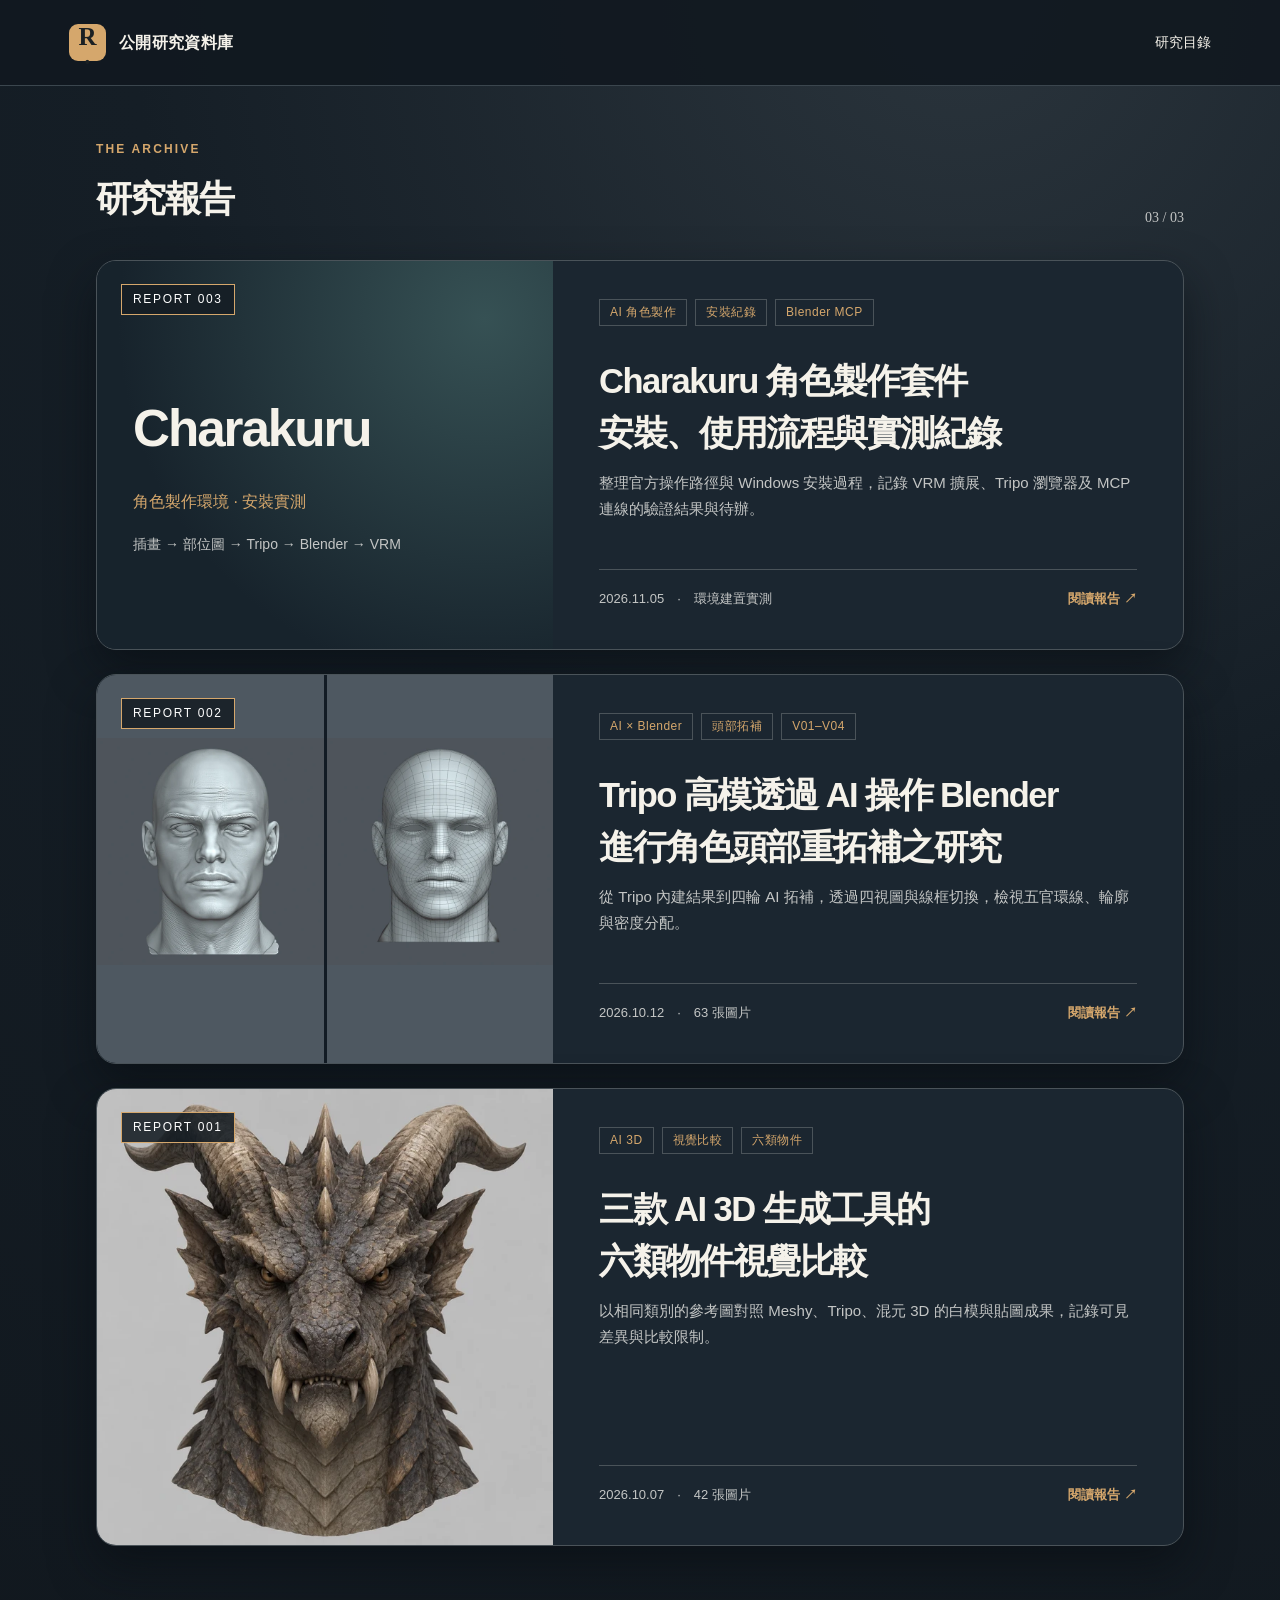
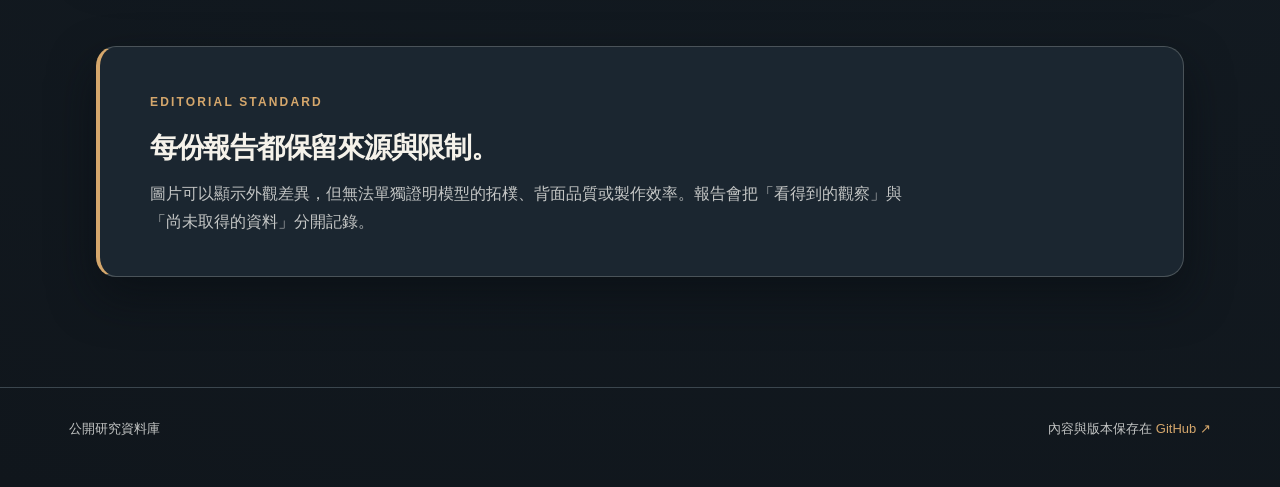
==== index.html @ 0d38317a "Add Charakuru installation and workflow research report" ====
<!doctype html>
<html lang="zh-Hant">
<head>
  <meta charset="utf-8">
  <meta name="viewport" content="width=device-width, initial-scale=1">
  <meta name="theme-color" content="#111820">
  <meta name="description" content="公開研究資料庫：保存研究問題、可查證的證據與持續更新的報告。">
  <title>公開研究資料庫</title>
  <link rel="icon" type="image/svg+xml" href="data:image/svg+xml,%3Csvg xmlns='http://www.w3.org/2000/svg' viewBox='0 0 64 64'%3E%3Crect width='64' height='64' rx='13' fill='%231b2630'/%3E%3Cpath d='M16 17h15q6 0 6 7v23H22q-6 0-6-7zm32 0H33q-6 0-6 7v23h15q6 0 6-7z' fill='none' stroke='%23d5a76c' stroke-width='3'/%3E%3C/svg%3E">
  <link rel="stylesheet" href="styles.css">
  <link rel="stylesheet" href="theme-b8.css">
  <link rel="stylesheet" href="topology-report.css">
  <link rel="stylesheet" href="charakuru-report.css">
</head>
<body class="b8-theme">
  <header class="site-header">
    <a class="brand" href="./" aria-label="公開研究資料庫首頁"><span class="brand-mark">R<span class="brand-dot">·</span></span><span>公開研究資料庫</span></a>
    <nav aria-label="主選單"><a class="nav-active" href="./">研究目錄</a></nav>
  </header>
  <main>
    <section class="listing" aria-labelledby="reports-title">
      <div class="section-heading"><div><span class="overline">THE ARCHIVE</span><h1 id="reports-title">研究報告</h1></div><span class="listing-count">03 / 03</span></div>
      <a class="report-card" href="reports/charakuru-installation-workflow.html">
        <div class="report-cover charakuru-cover"><span class="cover-index">REPORT 003</span><strong>Charakuru</strong><span class="cover-subtitle">角色製作環境 · 安裝實測</span><span class="cover-flow">插畫 → 部位圖 → Tripo → Blender → VRM</span></div>
        <div class="report-card-body"><div class="tag-row"><span class="tag">AI 角色製作</span><span class="tag">安裝紀錄</span><span class="tag">Blender MCP</span></div><h3>Charakuru 角色製作套件<br>安裝、使用流程與實測紀錄</h3><p>整理官方操作路徑與 Windows 安裝過程，記錄 VRM 擴展、Tripo 瀏覽器及 MCP 連線的驗證結果與待辦。</p><div class="card-footer"><span>2026.11.05　·　環境建置實測</span><span class="read-link">閱讀報告 ↗</span></div></div>
      </a>
      <a class="report-card" href="reports/tripo-blender-retopology.html">
        <div class="report-cover topology-cover"><img decoding="async" src="assets/head-retopology/previews/high_front_solid.webp" alt="Tripo 原始高模"><img decoding="async" src="assets/head-retopology/previews/v04_front_wire.webp" alt="V04 最終版頭部佈線"><span class="cover-index">REPORT 002</span></div>
        <div class="report-card-body"><div class="tag-row"><span class="tag">AI × Blender</span><span class="tag">頭部拓補</span><span class="tag">V01–V04</span></div><h3>Tripo 高模透過 AI 操作 Blender<br>進行角色頭部重拓補之研究</h3><p>從 Tripo 內建結果到四輪 AI 拓補，透過四視圖與線框切換，檢視五官環線、輪廓與密度分配。</p><div class="card-footer"><span>2026.10.12　·　63 張圖片</span><span class="read-link">閱讀報告 <span aria-hidden="true">↗</span></span></div></div>
      </a>
      <a class="report-card" href="reports/3d-generation-comparison.html">
        <div class="report-cover"><img decoding="async" src="assets/3d-comparison/previews/monster-reference.webp" alt="角獸頭像的研究參考圖"><span class="cover-index">REPORT 001</span></div>
        <div class="report-card-body"><div class="tag-row"><span class="tag">AI 3D</span><span class="tag">視覺比較</span><span class="tag">六類物件</span></div><h3>三款 AI 3D 生成工具的<br>六類物件視覺比較</h3><p>以相同類別的參考圖對照 Meshy、Tripo、混元 3D 的白模與貼圖成果，記錄可見差異與比較限制。</p><div class="card-footer"><span>2026.10.07　·　42 張圖片</span><span class="read-link">閱讀報告 <span aria-hidden="true">↗</span></span></div></div>
      </a>
    </section>
    <section class="method-note" aria-labelledby="method-title"><span class="overline">EDITORIAL STANDARD</span><h2 id="method-title">每份報告都保留來源與限制。</h2><p>圖片可以顯示外觀差異，但無法單獨證明模型的拓樸、背面品質或製作效率。報告會把「看得到的觀察」與「尚未取得的資料」分開記錄。</p></section>
  </main>
  <footer class="site-footer"><span>公開研究資料庫</span><span>內容與版本保存在 <a href="https://github.com/pastfantast-glitch/open-research-library">GitHub ↗</a></span></footer>
</body>
</html>
---- styles.css ----
:root{color-scheme:light;--paper:#f7f4ed;--ink:#19352f;--muted:#61716b;--line:#d6ddd5;--gold:#bd8d47;--dark:#203c36;--surface:#fffefa}*{box-sizing:border-box}html{scroll-behavior:smooth}body{margin:0;background:var(--paper);color:var(--ink);font-family:Arial,"Noto Sans TC","Microsoft JhengHei",sans-serif;font-size:16px;line-height:1.75}a{color:inherit}a:focus-visible,button:focus-visible{outline:3px solid var(--gold);outline-offset:3px}img{display:block;max-width:100%}.site-header{height:86px;padding:0 max(5.4vw,22px);display:flex;align-items:center;justify-content:space-between;border-bottom:1px solid var(--line)}.brand{text-decoration:none;font-weight:700;display:flex;align-items:center;gap:13px;letter-spacing:.02em}.brand-mark{height:37px;width:37px;background:var(--ink);color:var(--paper);display:grid;place-items:center;border-radius:2px;font-family:Georgia,serif;font-size:25px;line-height:1}.brand-dot{color:#e5b461}.site-header nav{display:flex;gap:34px;align-items:center}.site-header nav a{text-decoration:none;color:#576b62;font-size:14px}.site-header nav a:hover,.site-header nav .nav-active{color:var(--ink)}main{max-width:1600px;margin:auto}.catalog-intro{padding:110px max(7.5vw,24px) 65px;min-height:570px;background:radial-gradient(circle at 88% 20%,#e4e7db 0,#f7f4ed 34%)}.eyebrow,.overline,.section-num{font-size:12px;font-weight:700;letter-spacing:.18em;color:#9a7542}.eyebrow{display:flex;align-items:center;gap:12px}.eyebrow-line{display:inline-block;height:1px;width:24px;background:var(--gold)}h1,h2,h3,p{margin-top:0}.catalog-intro h1,.report-heading h1{font-family:Georgia,"Noto Serif TC","PMingLiU",serif;font-weight:500;letter-spacing:-.055em;line-height:1.17}.catalog-intro h1{font-size:clamp(55px,7.2vw,112px);margin:25px 0 23px}.catalog-intro h1 em,.report-heading h1 em{font-style:normal;color:#a67d42}.catalog-intro>p{max-width:580px;font-size:18px;color:#53665d;line-height:1.9}.catalog-meta{display:flex;gap:42px;flex-wrap:wrap;margin-top:65px;padding-top:20px;border-top:1px solid var(--line);color:#66776e;font-size:14px}.catalog-meta strong{font-family:Georgia,serif;font-size:22px;font-weight:400;color:var(--ink);margin-right:8px}.listing{padding:70px max(7.5vw,24px) 100px}.section-heading{display:flex;justify-content:space-between;align-items:flex-end;margin-bottom:30px}.section-heading h2{font-family:Georgia,"Noto Serif TC",serif;font-size:36px;font-weight:500;margin:5px 0 0}.listing-count{font-family:Georgia,serif;color:#74877d;font-size:14px}.report-card{display:grid;grid-template-columns:42% 58%;min-height:390px;background:var(--surface);border:1px solid var(--line);text-decoration:none;transition:transform .2s,box-shadow .2s}.report-card:hover{transform:translateY(-3px);box-shadow:0 16px 40px #213b2c19}.report-cover{position:relative;background:#2e3734;overflow:hidden}.report-cover img{width:100%;height:100%;object-fit:cover;object-position:center 39%;opacity:.9;transition:transform .5s}.report-card:hover .report-cover img{transform:scale(1.04)}.cover-index{position:absolute;left:24px;top:23px;color:#fff;border:1px solid #ffffff80;padding:4px 11px;font-size:12px;letter-spacing:.14em}.report-card-body{padding:38px 46px;display:flex;flex-direction:column}.tag-row{display:flex;gap:8px;flex-wrap:wrap}.tag{border:1px solid #cbd7cd;color:#526a59;padding:2px 10px;font-size:12px;letter-spacing:.04em}.report-card h3{font-family:Georgia,"Noto Serif TC",serif;font-size:clamp(25px,2.7vw,38px);font-weight:500;line-height:1.5;margin:30px 0 10px}.report-card p{color:#63736b;max-width:540px;font-size:15px}.card-footer{border-top:1px solid var(--line);padding-top:18px;margin-top:auto;display:flex;justify-content:space-between;gap:10px;color:#76857c;font-size:13px}.read-link{font-weight:700;color:var(--ink)}.method-note{margin:0 max(7.5vw,24px) 110px;padding:40px 50px;background:#e9ece2;border-left:3px solid var(--gold)}.method-note h2{font-family:Georgia,"Noto Serif TC",serif;font-size:28px;font-weight:500;margin:8px 0}.method-note p{max-width:760px;color:#617168;margin-bottom:0}.site-footer{min-height:100px;border-top:1px solid var(--line);padding:30px max(5.4vw,22px);display:flex;justify-content:space-between;gap:20px;color:#6e8175;font-size:13px}.site-footer a{text-decoration:none;color:var(--ink)}
.report-page{padding:0 max(7.5vw,24px) 100px}.report-heading{padding:37px 0 55px;border-bottom:1px solid var(--line)}.back-link{font-size:14px;color:#62766b;text-decoration:none;display:inline-block;margin-bottom:62px}.back-link:hover{text-decoration:underline}.report-heading h1{font-size:clamp(42px,5vw,75px);margin:25px 0 22px}.report-deck{max-width:780px;font-size:18px;line-height:1.9;color:#566a60}.byline{display:flex;flex-wrap:wrap;gap:24px;margin-top:34px;font-size:13px;color:#718277}.report-layout{display:grid;grid-template-columns:175px minmax(0,1fr);gap:6vw;max-width:1250px;margin:auto}.report-aside{position:sticky;top:30px;align-self:start;padding-top:75px;display:flex;flex-direction:column;gap:14px}.report-aside .overline{margin-bottom:10px}.report-aside a{font-size:14px;text-decoration:none;color:#65796d}.report-aside a:hover{text-decoration:underline;color:var(--ink)}.report-body{min-width:0}.article-section{padding:72px 0;border-bottom:1px solid var(--line);scroll-margin-top:22px}.article-section h2{font-family:Georgia,"Noto Serif TC",serif;font-size:36px;font-weight:500;margin:10px 0 24px}.article-section>p,.article-section>ul{max-width:820px;color:#4e6259;line-height:1.95}.article-section a{color:#8d672e}.summary-grid{display:flex;max-width:760px;border-top:1px solid var(--line);border-bottom:1px solid var(--line);margin:37px 0;padding:24px 0}.summary-grid div{flex:1;display:flex;flex-direction:column;gap:2px;padding:0 18px;border-right:1px solid var(--line)}.summary-grid div:first-child{padding-left:0}.summary-grid div:last-child{border:0}.summary-grid strong{font-family:Georgia,serif;font-size:38px;font-weight:400;line-height:1.2}.summary-grid span{font-size:13px;color:#73847a}.mode-switch{display:inline-flex;padding:4px;background:#e6eae1;border:1px solid #d6ded1;margin:15px 0 34px;gap:3px}.mode-switch button{appearance:none;border:0;background:transparent;padding:9px 26px;font:inherit;font-size:14px;color:#5b7063;cursor:pointer}.mode-switch button.active{background:var(--dark);color:#fff}.case-study{padding:34px 0 56px;border-top:1px solid var(--line);scroll-margin-top:24px}.case-topline{display:flex;justify-content:space-between;color:#8a9a8d;font-size:12px;letter-spacing:.13em}.case-study h3{font-family:Georgia,"Noto Serif TC",serif;font-size:28px;font-weight:500;margin:6px 0 24px}.comparison-grid{display:grid;grid-template-columns:repeat(4,minmax(0,1fr));gap:10px}.comparison-grid figure{margin:0;min-width:0}.comparison-grid figcaption{font-size:13px;color:#5b7062;min-height:30px}.image-link{position:relative;display:block;background:#202824;height:205px;overflow:hidden}.image-link img{width:100%;height:100%;object-fit:contain}.reference-figure .image-link{background:#e5e7e3}.expand-hint{position:absolute;right:5px;bottom:5px;background:#19352fe0;color:#fff;padding:2px 7px;font-size:11px;opacity:0;transition:opacity .2s}.image-link:hover .expand-hint,.image-link:focus-visible .expand-hint{opacity:1}.case-observation{max-width:none!important;background:#edf0e8;padding:18px 23px;margin:19px 0 0;color:#4d6259;font-size:14px}.case-observation span{display:block;font-size:12px;color:#9c7745;font-weight:700;letter-spacing:.1em;margin-bottom:3px}.limits-list{padding-left:22px}.limits-list li{margin-bottom:8px}.source-note{background:#e9ede5;padding:18px 22px;font-size:14px;color:#4d6156;overflow-wrap:anywhere}.source-note code{font-size:13px}
@media(max-width:900px){.catalog-intro{min-height:auto;padding-top:75px}.report-layout{grid-template-columns:1fr}.report-aside{display:none}.comparison-grid{grid-template-columns:repeat(2,minmax(0,1fr))}.image-link{height:240px}.report-card{grid-template-columns:40% 60%}.report-card-body{padding:28px}}@media(max-width:600px){.site-header{height:auto;min-height:75px;padding:15px 20px;gap:12px}.brand{font-size:14px}.site-header nav{gap:14px}.site-header nav a{font-size:12px}.site-header nav a:last-child{max-width:76px;line-height:1.3}.catalog-intro{padding:68px 24px 40px}.catalog-intro h1{font-size:58px}.catalog-meta{margin-top:42px;gap:14px 25px}.listing{padding:60px 20px}.report-card{display:block}.report-cover{height:270px}.report-card-body{min-height:340px;padding:25px}.report-card h3{font-size:28px;margin:25px 0 8px}.card-footer{font-size:12px}.method-note{margin:0 20px 65px;padding:28px}.site-footer{padding:25px 20px;flex-direction:column}.report-page{padding:0 20px 70px}.back-link{margin-bottom:50px}.report-heading h1{font-size:42px}.report-deck{font-size:16px}.article-section{padding:56px 0}.article-section h2{font-size:31px}.comparison-grid{gap:8px}.image-link{height:170px}.case-study h3{font-size:25px}.case-observation{padding:15px}.summary-grid strong{font-size:32px}.summary-grid div{padding:0 10px}}
.report-layout{display:block;max-width:1100px}.image-link{appearance:none;border:0;width:100%;padding:0;cursor:zoom-in;text-align:left}.dialog-open{overflow:hidden}.image-dialog{width:min(1200px,calc(100vw - 32px));max-width:none;max-height:calc(100dvh - 32px);padding:0;border:0;background:#14241f;color:#fff;box-shadow:0 24px 80px #07130eb3}.image-dialog::backdrop{background:#07120fd9}.image-dialog-content{display:flex;flex-direction:column;align-items:center;padding:48px 18px 12px}.image-dialog-close{position:absolute;right:12px;top:8px;border:0;background:transparent;color:#fff;font:inherit;font-size:15px;cursor:pointer;padding:6px 10px}.image-dialog img{display:block;max-width:100%;max-height:calc(100dvh - 130px);width:auto;height:auto;object-fit:contain}.image-dialog p{margin:10px 0 0;font-size:14px;color:#e3e9e3;text-align:center}
.process-section{padding-top:60px}.process-section>p:first-of-type{font-size:18px;color:#52665c}.process-flow{list-style:none;display:grid;grid-template-columns:repeat(5,minmax(0,1fr));gap:14px;padding:0;margin:34px 0 20px}.process-flow li{position:relative;min-width:0;min-height:174px;padding:18px 16px;background:#fffefa;border:1px solid var(--line);border-top:3px solid var(--ink)}.process-flow li:not(:last-child)::after{content:'→';position:absolute;top:50%;right:-15px;transform:translateY(-50%);z-index:1;color:var(--gold);font-size:22px;line-height:1}.step-index{display:block;font-family:Georgia,serif;font-size:24px;line-height:1;color:var(--gold);margin-bottom:20px}.process-flow h3{font-size:16px;line-height:1.4;margin:0 0 8px}.process-flow p{font-size:14px;line-height:1.65;color:#64766d;margin:0}.process-total{display:inline-block!important;max-width:none!important;margin:6px 0 11px;padding:13px 18px;background:#e9ede4;color:var(--ink)!important;font-size:15px;line-height:1.7!important}.process-total strong{font-family:Georgia,serif;font-size:20px;font-weight:400}.process-caveat{font-size:14px;color:#728276!important}.image-dialog{width:min(760px,calc(100vw - 36px));max-height:min(78dvh,700px)}.image-dialog::backdrop{background:#07120f99}.image-dialog-content{padding:42px 15px 13px}.image-dialog img{max-height:min(60dvh,580px)}
@media(max-width:820px){.process-flow{grid-template-columns:1fr;gap:10px}.process-flow li{display:grid;grid-template-columns:40px 1fr;column-gap:12px;min-height:0;padding:15px}.process-flow li:not(:last-child)::after{display:none}.step-index{grid-row:span 2;margin:2px 0 0}.process-flow h3{margin:0 0 3px}.process-flow p br{display:none}.process-total{display:block!important}}
.criteria-grid{display:grid;grid-template-columns:repeat(3,minmax(0,1fr));gap:16px;margin:24px 0 22px}.criteria-grid>div{padding:22px 20px;background:#e9ede4;border-left:2px solid var(--gold)}.criteria-grid span{font-family:Georgia,serif;color:#a77e43;font-size:21px}.criteria-grid h3{font-size:18px;margin:12px 0 8px}.criteria-grid p{font-size:15px;line-height:1.75;color:#5d7065;margin:0}@media(min-width:901px){.report-heading{padding:24px 0 35px}.back-link{margin-bottom:32px}.report-heading h1{font-size:clamp(42px,4.1vw,60px);margin:18px 0 14px}.report-deck{font-size:17px;max-width:900px}.byline{margin-top:20px}.process-section{padding-top:35px}.process-section h2{margin-bottom:12px}.process-flow{margin-top:20px}}@media(max-width:700px){.criteria-grid{grid-template-columns:1fr;gap:10px}.criteria-grid>div{padding:16px 18px}.criteria-grid h3{margin:2px 0}.criteria-grid p{font-size:14px}}
---- theme-b8.css ----
.b8-theme {
  color-scheme: dark;
  --b8-bg: #111820;
  --b8-panel: #1b2630;
  --b8-panel-raised: #263440;
  --b8-inset: #121b24;
  --b8-border: #4a5359;
  --b8-accent: #d5a76c;
  --b8-text: #f5f2ea;
  --b8-muted: #c4c6c5;
  --b8-soft: #a5acb0;
  background: radial-gradient(circle at 75% 0, #2a343c 0, #151e26 36%, #10161c 100%);
  color: var(--b8-text);
  font-family: Arial, "Noto Sans TC", "Microsoft JhengHei", sans-serif;
}

.b8-theme a:focus-visible,
.b8-theme button:focus-visible,
.b8-theme .score-table-scroll:focus-visible {
  outline: 3px solid var(--b8-accent);
  outline-offset: 3px;
}

.b8-theme .site-header {
  border-bottom: 1px solid #3b464e;
  background: #111820eb;
}

.b8-theme .brand,
.b8-theme .site-header nav a,
.b8-theme .site-header nav .nav-active {
  color: var(--b8-text);
}

.b8-theme .site-header nav a:hover,
.b8-theme .site-footer a:hover,
.b8-theme .back-link:hover {
  color: var(--b8-accent);
}

.b8-theme .brand-mark {
  border-radius: 9px;
  background: var(--b8-accent);
  color: #1b2023;
}

.b8-theme .brand-dot { color: #1b2023; }
.b8-theme .eyebrow,
.b8-theme .overline,
.b8-theme .section-num { color: var(--b8-accent); }
.b8-theme .eyebrow-line { background: var(--b8-accent); }

.b8-theme .report-heading h1,
.b8-theme .article-section h2,
.b8-theme .section-heading h1,
.b8-theme .section-heading h2,
.b8-theme .report-card h3,
.b8-theme .method-note h2,
.b8-theme .case-study h3 {
  font-family: Arial, "Noto Sans TC", "Microsoft JhengHei", sans-serif;
  font-weight: 750;
  letter-spacing: -.045em;
}

.b8-theme .report-heading h1 em { color: var(--b8-accent); }
.b8-theme .listing-count { color: var(--b8-muted); }
.b8-theme .listing { padding-top: 48px; }
.b8-theme .section-heading h1 { font-size: 36px; margin: 5px 0 0; }
.b8-theme .report-card,
.b8-theme .method-note {
  background: var(--b8-panel);
  border: 1px solid var(--b8-border);
  border-radius: 20px;
  overflow: hidden;
  box-shadow: 0 20px 45px #080d1299;
}

.b8-theme .report-card:hover { box-shadow: 0 28px 55px #080d12ba; }
.b8-theme .report-cover { background: var(--b8-inset); }
.b8-theme .report-cover img { opacity: 1; }
.b8-theme .cover-index { background: #151d24df; border-color: var(--b8-accent); }
.b8-theme .tag { border-color: var(--b8-border); color: var(--b8-accent); }
.b8-theme .report-card p,
.b8-theme .method-note p,
.b8-theme .card-footer { color: var(--b8-muted); }
.b8-theme .card-footer { border-color: var(--b8-border); }
.b8-theme .read-link { color: var(--b8-accent); }
.b8-theme .method-note { border-left: 4px solid var(--b8-accent); }
.b8-theme .site-footer { border-color: #3b464e; color: var(--b8-muted); }
.b8-theme .site-footer a { color: var(--b8-accent); }

.b8-theme .report-page {
  max-width: 1600px;
  padding-left: max(4vw, 20px);
  padding-right: max(4vw, 20px);
}

.b8-theme .report-heading {
  margin: 28px 0 24px;
  padding: 28px clamp(24px, 4vw, 56px) 34px;
  border: 1px solid var(--b8-border);
  border-radius: 22px;
  background: radial-gradient(circle at 88% 15%, #3b4549 0, #29363f 35%, #202b34 80%);
  box-shadow: 0 18px 44px #080d1280;
}

.b8-theme .back-link { margin-bottom: 32px; color: var(--b8-muted); }
.b8-theme .report-heading h1 { line-height: 1.17; }
.b8-theme .report-deck { color: var(--b8-muted); }
.b8-theme .byline { color: var(--b8-soft); }
.b8-theme .report-layout { max-width: none; }

.b8-theme .article-section {
  padding: 36px clamp(22px, 3vw, 46px);
  margin-bottom: 24px;
  border: 1px solid var(--b8-border);
  border-radius: 22px;
  background: var(--b8-panel);
  box-shadow: 0 18px 44px #080d1266;
  scroll-margin-top: 24px;
}

.b8-theme .article-section h2 { margin: 7px 0 16px; }
.b8-theme .article-section > p,
.b8-theme .article-section > ul,
.b8-theme .conclusion-section > p:first-of-type { color: var(--b8-muted); }
.b8-theme .process-section > p:first-of-type { color: var(--b8-muted); }
.b8-theme .process-flow { gap: 12px; margin: 26px 0 22px; }
.b8-theme .process-flow li {
  min-height: 160px;
  border: 1px solid var(--b8-border);
  border-radius: 14px;
  background: var(--b8-panel-raised);
}
.b8-theme .process-flow li:not(:last-child)::after { color: var(--b8-accent); }
.b8-theme .step-index { color: var(--b8-accent); font-family: inherit; font-weight: 700; }
.b8-theme .process-flow h3 { color: var(--b8-text); }
.b8-theme .process-flow p { color: var(--b8-muted); }
.b8-theme .process-total,
.b8-theme .criteria-grid > div {
  background: var(--b8-panel-raised);
  border: 1px solid var(--b8-border);
  border-radius: 12px;
  color: var(--b8-text) !important;
}
.b8-theme .process-total strong { color: var(--b8-accent); font-family: inherit; font-weight: 700; }
.b8-theme .process-caveat { color: var(--b8-soft) !important; }
.b8-theme .criteria-grid > div { border-left: 1px solid var(--b8-border); }
.b8-theme .criteria-grid span { color: var(--b8-accent); font-family: inherit; font-weight: 700; }
.b8-theme .criteria-grid h3 { color: var(--b8-text); }
.b8-theme .criteria-grid p { color: var(--b8-muted); }

.b8-theme .comparison-section {
  padding: 20px 0 0;
  margin-bottom: 0;
  border: 0;
  background: none;
  box-shadow: none;
}
.b8-theme .comparison-section > .section-num,
.b8-theme .comparison-section > h2,
.b8-theme .comparison-section > p { margin-left: clamp(0px, 2vw, 20px); }
.b8-theme .comparison-section > p { margin-bottom: 24px; }
.b8-theme .case-study {
  padding: 24px;
  margin: 0 0 24px;
  border: 1px solid var(--b8-border);
  border-radius: 22px;
  background: var(--b8-panel);
  box-shadow: 0 18px 44px #080d1266;
}
.b8-theme .case-topline { color: var(--b8-soft); }
.b8-theme .case-heading-row { margin: 10px 0 20px; }
.b8-theme .case-study h3 { font-size: clamp(27px, 3vw, 38px); }
.b8-theme .mode-switch {
  padding: 4px;
  margin: 0;
  border: 1px solid var(--b8-border);
  border-radius: 999px;
  background: var(--b8-inset);
}
.b8-theme .mode-switch button { border-radius: 999px; color: var(--b8-muted); }
.b8-theme .mode-switch button.active { background: var(--b8-accent); color: #241b12; font-weight: 700; }
.b8-theme .comparison-grid { gap: 14px; }
.b8-theme .comparison-grid figure {
  padding: 12px;
  border: 1px solid var(--b8-border);
  border-radius: 16px;
  background: var(--b8-panel-raised);
}
.b8-theme .comparison-grid figcaption {
  min-height: 38px;
  color: var(--b8-text);
  font-size: 16px;
  font-weight: 700;
}
.b8-theme .comparison-grid figure:not(.reference-figure) figcaption { color: var(--b8-accent); }
.b8-theme .image-link,
.b8-theme .reference-figure .image-link {
  height: clamp(220px, 22vw, 320px);
  border: 1px solid #3b4750;
  border-radius: 12px;
  background: var(--b8-inset);
}
.b8-theme .image-link img { object-fit: contain; }
.b8-theme .expand-hint { right: 8px; bottom: 8px; border-radius: 6px; background: #1c2730e8; }

.b8-theme .case-assessment {
  display: grid;
  grid-template-columns: repeat(3, minmax(0, 1fr));
  gap: 12px;
  margin-top: 20px;
  border: 0;
}
.b8-theme .case-assessment h4 {
  grid-column: 1 / -1;
  margin: 0 0 2px;
  color: var(--b8-text);
  font-size: 19px;
}
.b8-theme .assessment-row {
  display: block;
  min-width: 0;
  padding: 18px;
  border: 1px solid var(--b8-border);
  border-radius: 14px;
  background: var(--b8-panel-raised);
  color: var(--b8-muted);
  font-size: 14px;
}
.b8-theme .assessment-row strong { display: block; margin-bottom: 10px; color: var(--b8-accent); font-size: 17px; }
.b8-theme .assessment-row p + p { margin-top: 8px; }
.b8-theme .assessment-label {
  min-width: 42px;
  margin-right: 9px;
  padding: 0 6px;
  border-radius: 4px;
  background: #725438;
  color: #fff7ea;
  text-align: center;
}
.b8-theme .assessment-row p:last-child .assessment-label { background: #4d5961; }

.b8-theme .score-key {
  max-width: none;
  border: 1px solid var(--b8-border);
  border-radius: 12px;
  background: var(--b8-panel-raised);
  color: var(--b8-muted);
}
.b8-theme .score-key strong { color: var(--b8-accent); }
.b8-theme .score-table-scroll {
  border: 1px solid var(--b8-border);
  border-radius: 14px;
  background: var(--b8-inset);
}
.b8-theme .score-table th,
.b8-theme .score-table td { border-color: #45515a; }
.b8-theme .score-table thead th { background: #34404a; color: var(--b8-text); }
.b8-theme .score-table tbody th,
.b8-theme .score-table tbody td { background: var(--b8-inset); color: var(--b8-text); }
.b8-theme .score-table td:last-child { color: var(--b8-muted); }
.b8-theme .score-table .score-best,
.b8-theme .score-table tbody .score-best { background: #604a32; color: #fff5e6; }
.b8-theme .score-table tfoot th,
.b8-theme .score-table tfoot td { background: #34404a; color: var(--b8-text); }
.b8-theme .score-table tfoot .score-best { background: #7c5b37; }
.b8-theme .score-note,
.b8-theme .table-swipe-hint { color: var(--b8-soft) !important; }

.b8-theme .image-dialog {
  border: 1px solid var(--b8-border);
  border-radius: 16px;
  background: #111820;
  color: var(--b8-text);
}
.b8-theme .image-dialog::backdrop { background: #080c12bd; }
.b8-theme .image-dialog p { color: var(--b8-muted); }

@media (max-width: 1000px) {
  .b8-theme .case-assessment { grid-template-columns: 1fr; }
  .b8-theme .assessment-row { padding: 15px; }
  .b8-theme .image-link,
  .b8-theme .reference-figure .image-link { height: 245px; }
}

@media (max-width: 820px) {
  .b8-theme .process-flow li { min-height: 0; }
  .b8-theme .comparison-grid { grid-template-columns: repeat(2, minmax(0, 1fr)); }
}

@media (max-width: 600px) {
  .b8-theme .section-heading h1 { font-size: 31px; }
  .b8-theme .report-page { padding: 0 16px 60px; }
  .b8-theme .report-heading { margin-top: 16px; padding: 22px 20px; }
  .b8-theme .back-link { margin-bottom: 25px; }
  .b8-theme .report-heading h1 { font-size: clamp(37px, 9vw, 48px); }
  .b8-theme .article-section { padding: 25px 18px; margin-bottom: 16px; }
  .b8-theme .comparison-section { padding: 8px 0 0; }
  .b8-theme .case-study { padding: 16px; margin-bottom: 16px; }
  .b8-theme .case-heading-row { align-items: flex-start; }
  .b8-theme .comparison-grid { gap: 8px; }
  .b8-theme .comparison-grid figure { padding: 7px; border-radius: 11px; }
  .b8-theme .comparison-grid figcaption { min-height: 28px; font-size: 13px; }
  .b8-theme .image-link,
  .b8-theme .reference-figure .image-link { height: 168px; border-radius: 7px; }
  .b8-theme .case-assessment { gap: 9px; }
  .b8-theme .assessment-row { padding: 12px; }
  .b8-theme .score-table thead th:first-child { background: #34404a; }
  .b8-theme .score-table tbody th { background: var(--b8-inset); }
  .b8-theme .score-table tfoot th { background: #34404a; }
}
---- topology-report.css ----
/* Report 002: shared B8 graphite/copper theme, topology-specific galleries. */
.topology-report h3{font-size:20px;line-height:1.5;margin:28px 0 15px;color:var(--b8-text)}
.topology-report .article-section p{max-width:1100px;color:var(--b8-muted)}
.topology-report .article-section p:last-child{margin-bottom:0}
.topology-report .facts{display:flex;flex-wrap:wrap;gap:12px 30px;padding:16px 20px;margin:24px 0;border:1px solid var(--b8-border);border-radius:12px;background:var(--b8-inset)}
.topology-report .facts span{font-size:13px;color:var(--b8-muted)}.topology-report .facts b{font-size:23px;margin-right:7px;color:var(--b8-accent)}
.topology-report .four{display:grid;grid-template-columns:repeat(4,minmax(0,1fr));gap:14px}
.topology-report figure{min-width:0;margin:0;padding:10px;border:1px solid var(--b8-border);border-radius:16px;background:var(--b8-panel-raised)}
.topology-report figcaption{padding:10px 2px 1px;font-size:14px;line-height:1.7;color:var(--b8-accent)}
.topology-report .image{display:block;width:100%;border:1px solid #3b4750;padding:0;border-radius:10px;overflow:hidden;background:var(--b8-inset);cursor:zoom-in}
.topology-report .image img{display:block;width:100%;height:auto}.topology-report .image img[hidden]{display:none}
.topology-report .view-toolbar{display:flex;align-items:center;justify-content:space-between;gap:18px;margin:28px 0 16px}.topology-report .view-toolbar h3{margin:0}
.topology-report .wire-switch{position:relative;display:inline-flex;align-items:center;gap:10px;white-space:nowrap;cursor:pointer;padding:8px 13px;border:1px solid var(--b8-border);border-radius:99px;background:var(--b8-inset);font-size:14px;color:var(--b8-text)}
.topology-report .wire-switch input{position:absolute;opacity:0;margin:0;width:44px;height:26px}
.topology-report .switch-track{width:44px;height:26px;background:#65727a;border-radius:20px;transition:background .15s}.topology-report .switch-track:after{content:"";display:block;width:20px;height:20px;margin:3px;background:#f5f2ea;border-radius:50%;transition:transform .15s}
.topology-report .wire-switch input:checked+.switch-track{background:var(--b8-accent)}.topology-report .wire-switch input:checked+.switch-track:after{transform:translateX(18px);background:#241b12}.topology-report .wire-switch input:focus-visible+.switch-track{outline:3px solid var(--b8-accent);outline-offset:4px}
.topology-report .details{display:grid;grid-template-columns:repeat(3,minmax(0,1fr));gap:14px;align-items:start}.topology-report .details .image{height:300px}.topology-report .details img{height:100%;object-fit:contain}
.topology-report .textcols{display:grid;grid-template-columns:1fr 1fr;gap:16px;margin-top:24px}.topology-report .textcols>div,.topology-report .training>div{padding:20px;border:1px solid var(--b8-border);border-radius:14px;background:var(--b8-panel-raised)}.topology-report .textcols h3{margin-top:0}.topology-report .textcols p,.topology-report .training p{font-size:15px}
.topology-report .compare{display:grid;grid-template-columns:repeat(5,minmax(0,1fr));gap:10px}.topology-report .compare figure{padding:8px}.topology-report .compare figcaption{text-align:center;font-weight:700}.topology-report .training{display:grid;grid-template-columns:repeat(3,minmax(0,1fr));gap:14px}.topology-report .training b{font-size:19px;color:var(--b8-accent)}
.topology-report code{font-size:13px;overflow-wrap:anywhere}.topology-report .image-dialog{width:fit-content;max-width:calc(100vw - 32px);max-height:90dvh;padding:15px;overflow:auto}.topology-report .image-dialog img{max-width:100%;max-height:72dvh;margin:auto}.topology-report .image-dialog #close{float:right;border:1px solid var(--b8-border);border-radius:8px;padding:8px 16px;background:var(--b8-panel-raised);color:var(--b8-text);cursor:pointer}.topology-report .image-dialog #caption{clear:both;padding:10px 0}
.report-card+.report-card{margin-top:24px}.report-cover.topology-cover{display:grid;grid-template-columns:1fr 1fr;gap:3px}.report-cover.topology-cover img{width:100%;height:100%;object-fit:contain;background:#4e5861}
@media(max-width:1000px){.topology-report .four{grid-template-columns:repeat(2,minmax(0,1fr))}.topology-report .details .image{height:230px}.topology-report .compare{grid-template-columns:repeat(5,minmax(170px,1fr));overflow-x:auto;padding-bottom:12px}}
@media(max-width:600px){.topology-report .view-toolbar{gap:8px}.topology-report .view-toolbar h3{font-size:18px}.topology-report .wire-switch{padding:6px 9px;font-size:12px}.topology-report .four{gap:8px}.topology-report figure{padding:6px;border-radius:11px}.topology-report figcaption{font-size:12px}.topology-report .details,.topology-report .textcols,.topology-report .training{grid-template-columns:1fr}.topology-report .details .image{height:auto}.topology-report .details img{height:auto}.topology-report .facts{padding:12px;gap:8px 18px}.topology-report .facts b{font-size:20px}.topology-report .report-heading h1{font-size:clamp(28px,7vw,40px)}}
@media print{.topology-report .wire-switch,.topology-report dialog{display:none}.topology-report .four{grid-template-columns:repeat(4,minmax(0,1fr))}.topology-report .article-section{break-before:page}}

.topology-report .evaluation-list{padding-left:24px;max-width:1100px;color:var(--b8-muted)}.topology-report .evaluation-list li{margin-bottom:12px;padding-left:5px;line-height:1.9}.topology-report .evaluation-list li::marker{color:var(--b8-accent)}

.topology-report .reference-gallery .image{height:300px}.topology-report .reference-gallery img{height:100%;object-fit:contain}.topology-report .reference-credit{font-size:13px;color:var(--b8-soft)}@media(max-width:600px){.topology-report .reference-gallery .image{height:220px}}
---- charakuru-report.css ----
.charakuru-report .report-heading h1{font-size:clamp(32px,4.2vw,64px);letter-spacing:-.035em}
.charakuru-report .report-page{max-width:1280px}.charakuru-report .report-body{min-width:0}
.report-toc{display:flex;flex-wrap:wrap;gap:10px;margin:0 0 24px}.report-toc a{padding:8px 16px;border:1px solid #4a5359;border-radius:24px;text-decoration:none;color:#e6d1b4;font-size:14px}
.charakuru-report .article-section p,.charakuru-report .article-section li{color:#c4c6c5;line-height:1.9}.charakuru-report .article-section strong,.charakuru-report .article-section h3{color:#f5f2ea}
.charakuru-report pre{padding:20px;background:#111a23;border:1px solid #47545d;border-radius:10px;white-space:pre-wrap;overflow-wrap:anywhere;color:#b9e5d5;line-height:1.7}
.charakuru-report code{font-family:Consolas,monospace;font-size:.9em;overflow-wrap:anywhere}.charakuru-report p code,.charakuru-report li code{color:#e9cc9f}
.table-wrap{overflow-x:auto;margin:24px 0}.charakuru-report table{border-collapse:collapse;width:100%;min-width:620px;font-size:15px}.charakuru-report th,.charakuru-report td{padding:14px 16px;border-bottom:1px solid #45515b;text-align:left;vertical-align:top}.charakuru-report th{color:#e2bd8c;background:#25333f}.charakuru-report td{color:#c4c6c5}.charakuru-report td:first-child{color:#f5f2ea;min-width:140px}
.status-note{background:#253942;border-left:4px solid #d5a76c;border-radius:8px;padding:22px 26px;margin:24px 0}.status-note p{margin:8px 0 0}
.connection-levels{display:grid;grid-template-columns:repeat(3,minmax(0,1fr));gap:14px;margin:24px 0}.connection-levels>div{padding:20px;background:#263440;border-radius:12px}.connection-levels b{color:#e2bd8c}.connection-levels p{margin:8px 0 0}
.workflow{padding-left:26px}.workflow li{padding:8px 0 12px}.workflow p{margin:6px 0 0}.charakuru-report h3{margin-top:30px}.charakuru-cover{display:flex;flex-direction:column;justify-content:center;gap:14px;padding:80px 36px 48px;background:radial-gradient(circle at 85% 15%,#365154,#17232c 72%)!important}.charakuru-cover strong{font-size:clamp(32px,4vw,56px);color:#f5f2ea;letter-spacing:-.04em}.charakuru-cover .cover-subtitle{font-size:16px;color:#d5a76c}.charakuru-cover .cover-flow{font-size:14px;color:#c4c6c5;line-height:2}
@media(max-width:650px){.connection-levels{grid-template-columns:1fr}.charakuru-report .article-section{padding:25px 20px}.charakuru-report .report-heading{padding:25px 20px}.charakuru-report .report-heading h1{font-size:34px}.charakuru-report .byline{flex-wrap:wrap}.charakuru-report pre{padding:14px;font-size:13px}.charakuru-cover{min-height:250px;padding:75px 24px 30px}}
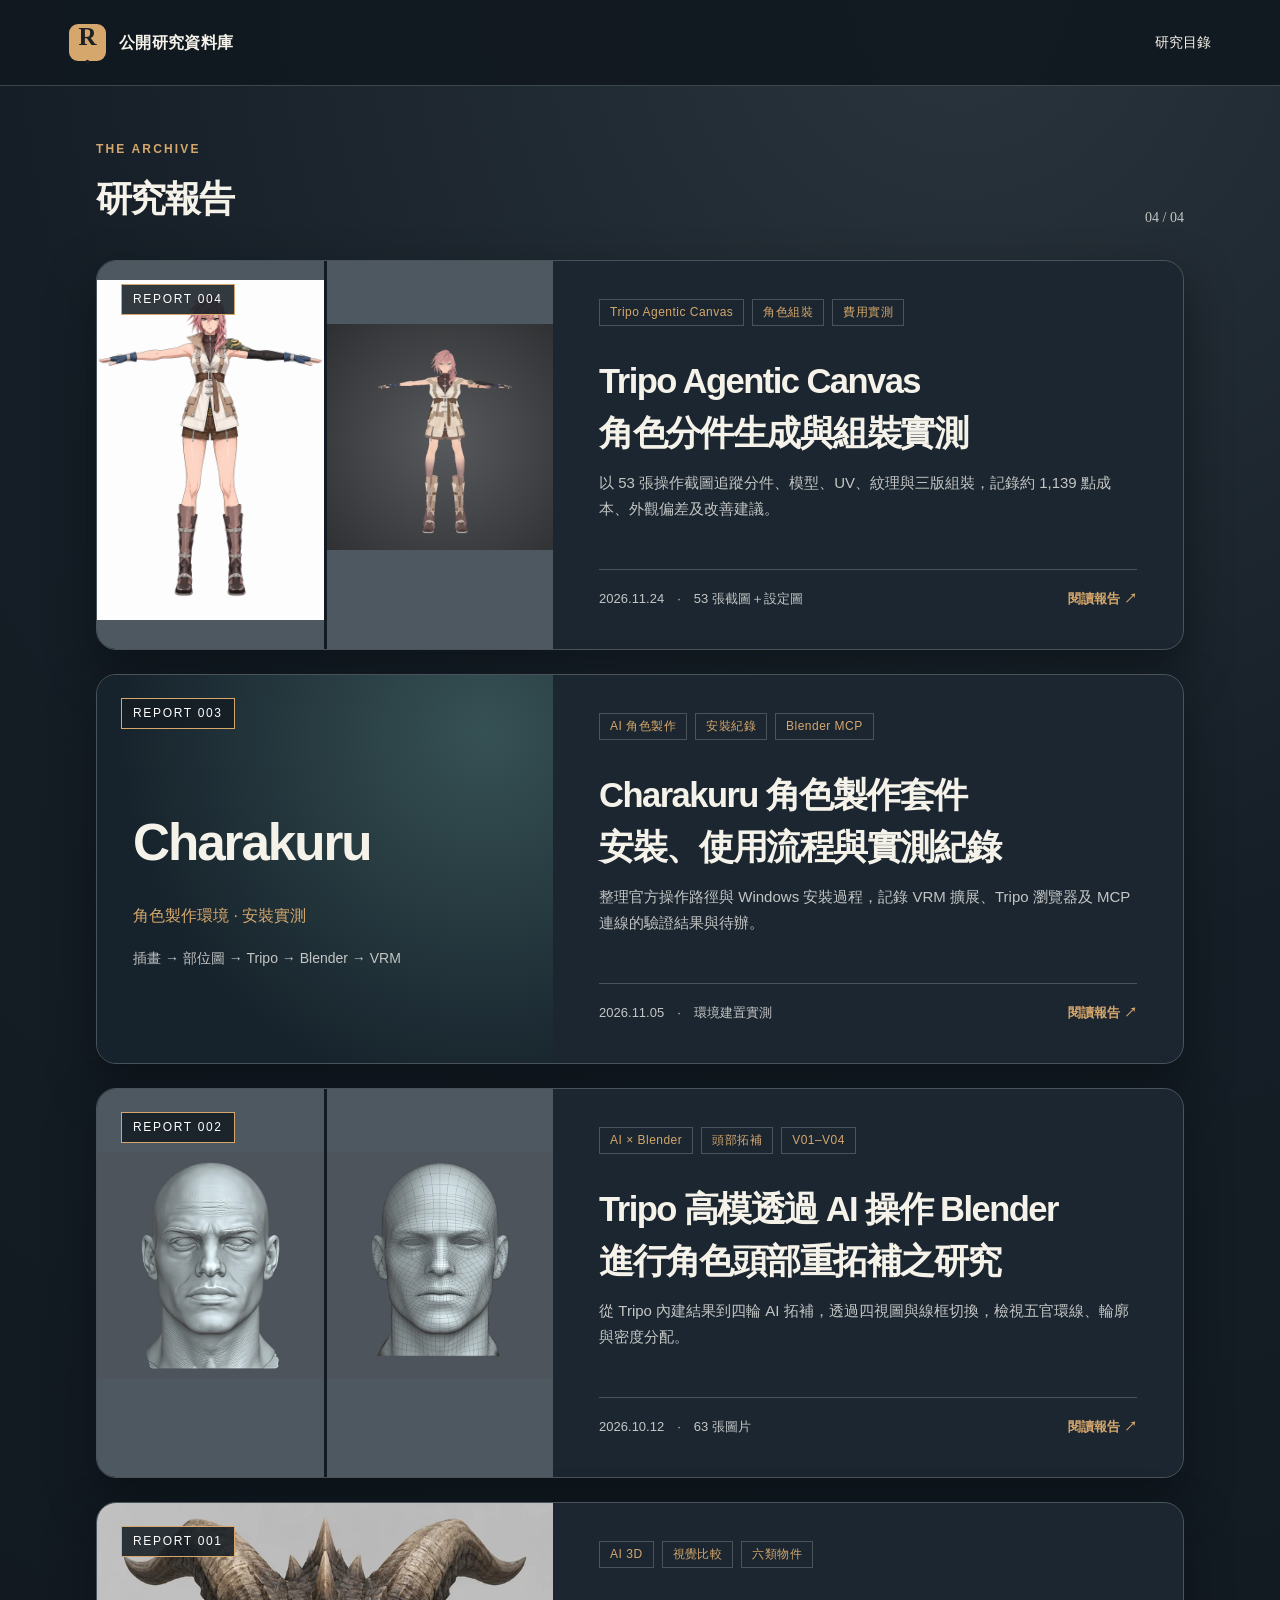
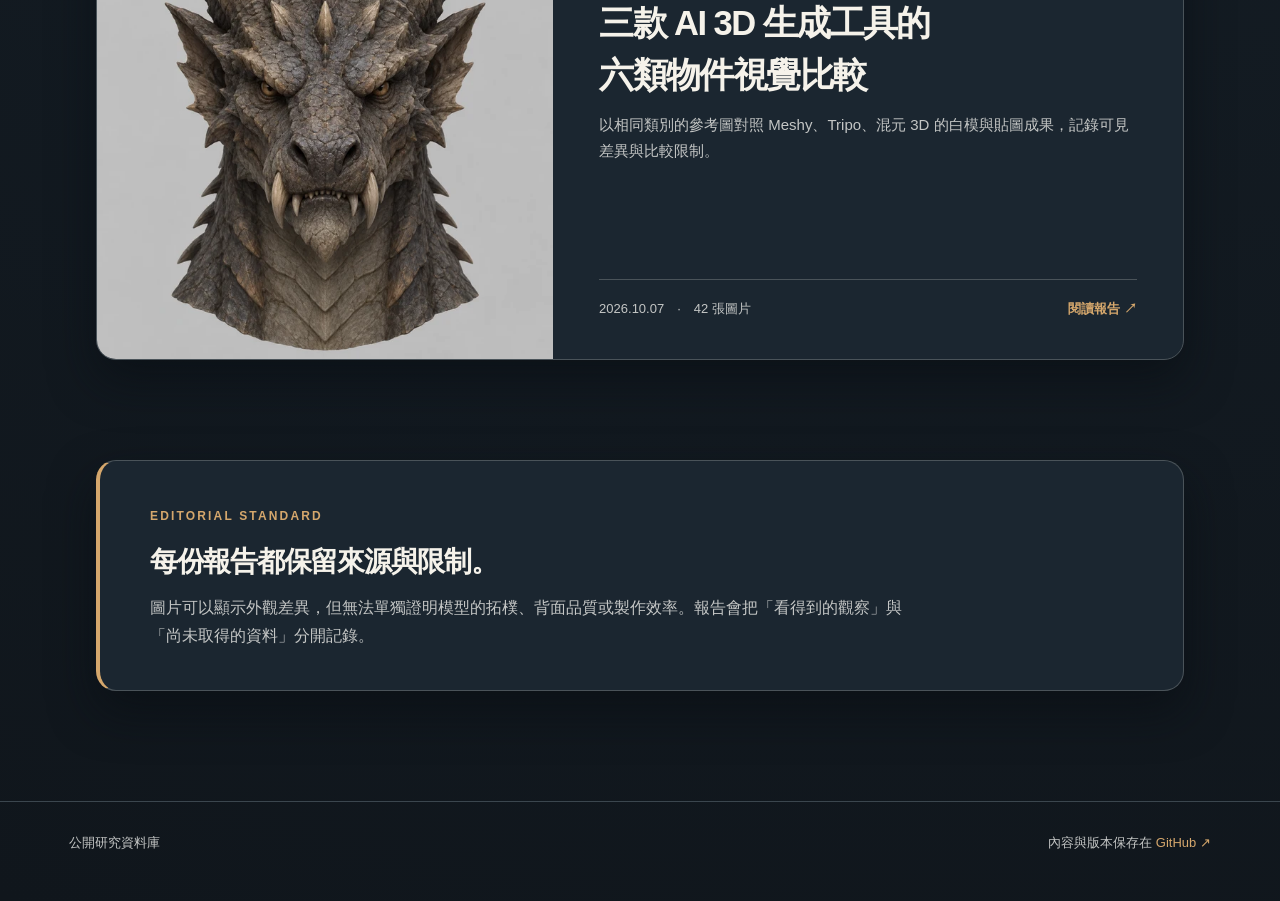
==== commit e1e40e01: "Publish Tripo Agentic Canvas character workflow study" ====
--- a/index.html
+++ b/index.html
@@ -19,7 +19,11 @@
   </header>
   <main>
     <section class="listing" aria-labelledby="reports-title">
-      <div class="section-heading"><div><span class="overline">THE ARCHIVE</span><h1 id="reports-title">研究報告</h1></div><span class="listing-count">03 / 03</span></div>
+      <div class="section-heading"><div><span class="overline">THE ARCHIVE</span><h1 id="reports-title">研究報告</h1></div><span class="listing-count">04 / 04</span></div>
+      <a class="report-card" href="reports/tripo-agentic-canvas-character.html">
+        <div class="report-cover topology-cover"><img decoding="async" src="assets/tripo-agentic-canvas/character-reference.png" alt="本次動漫女性戰士設定圖"><img decoding="async" src="assets/tripo-agentic-canvas/fig40_third_assembly_front.png" alt="第三次組裝的角色預覽"><span class="cover-index">REPORT 004</span></div>
+        <div class="report-card-body"><div class="tag-row"><span class="tag">Tripo Agentic Canvas</span><span class="tag">角色組裝</span><span class="tag">費用實測</span></div><h3>Tripo Agentic Canvas<br>角色分件生成與組裝實測</h3><p>以 53 張操作截圖追蹤分件、模型、UV、紋理與三版組裝，記錄約 1,139 點成本、外觀偏差及改善建議。</p><div class="card-footer"><span>2026.11.24　·　53 張截圖＋設定圖</span><span class="read-link">閱讀報告 ↗</span></div></div>
+      </a>
       <a class="report-card" href="reports/charakuru-installation-workflow.html">
         <div class="report-cover charakuru-cover"><span class="cover-index">REPORT 003</span><strong>Charakuru</strong><span class="cover-subtitle">角色製作環境 · 安裝實測</span><span class="cover-flow">插畫 → 部位圖 → Tripo → Blender → VRM</span></div>
         <div class="report-card-body"><div class="tag-row"><span class="tag">AI 角色製作</span><span class="tag">安裝紀錄</span><span class="tag">Blender MCP</span></div><h3>Charakuru 角色製作套件<br>安裝、使用流程與實測紀錄</h3><p>整理官方操作路徑與 Windows 安裝過程，記錄 VRM 擴展、Tripo 瀏覽器及 MCP 連線的驗證結果與待辦。</p><div class="card-footer"><span>2026.11.05　·　環境建置實測</span><span class="read-link">閱讀報告 ↗</span></div></div>
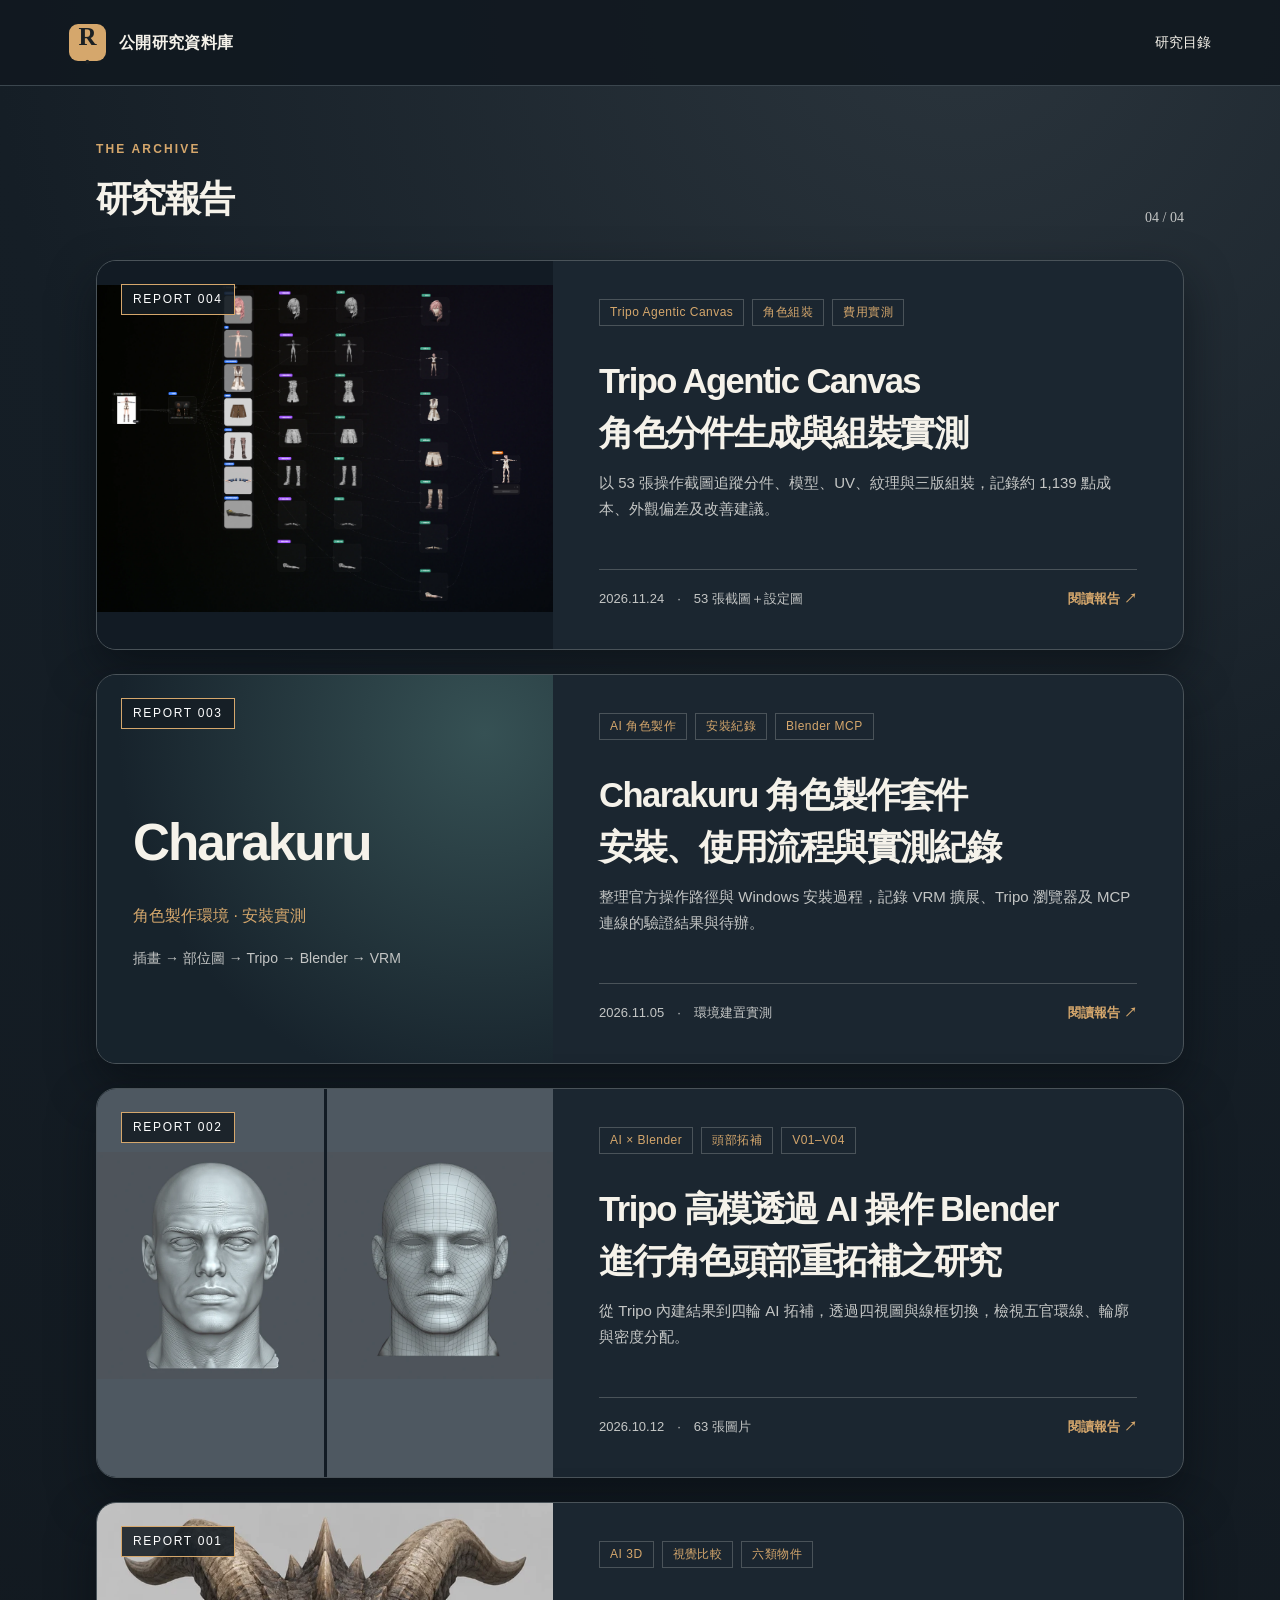
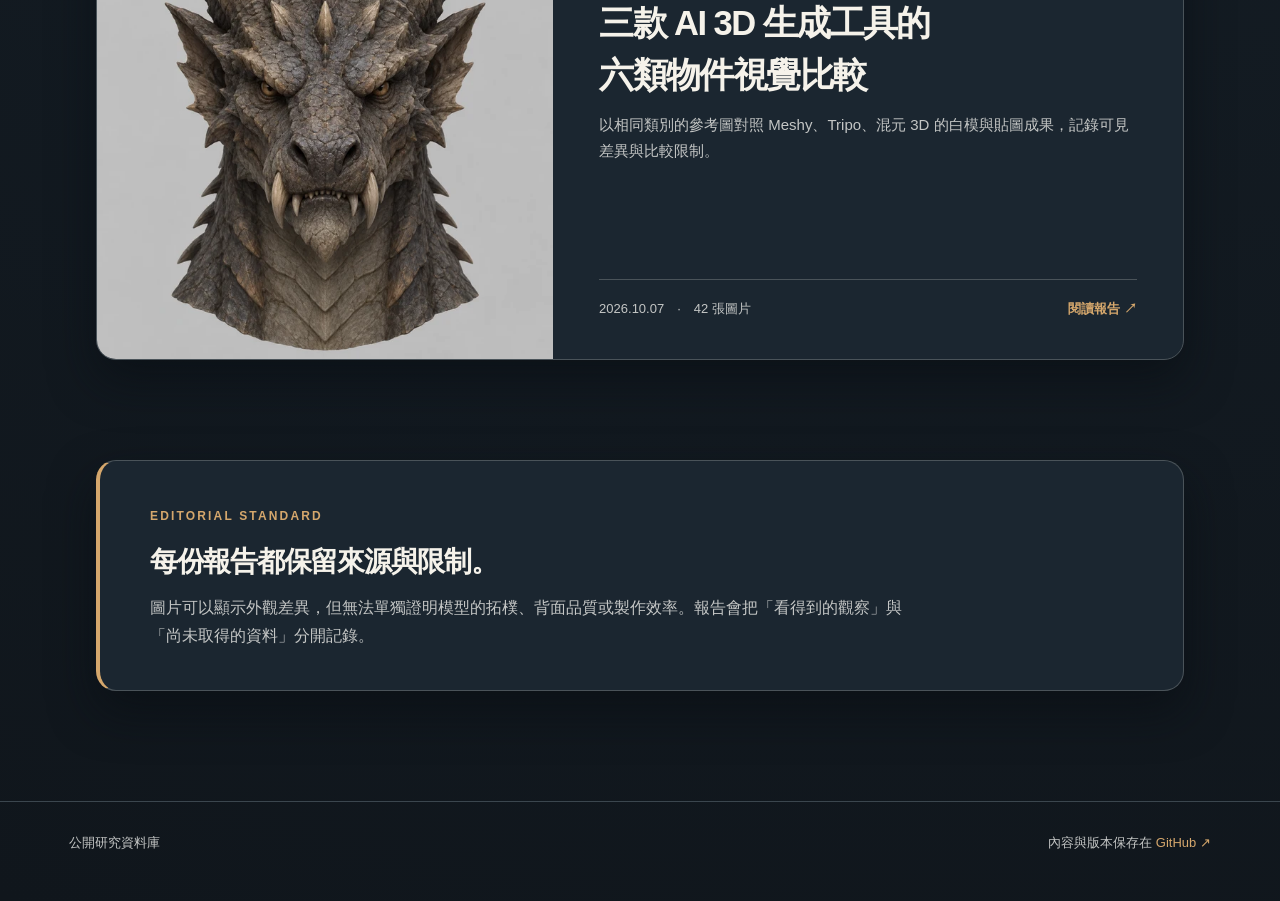
==== commit b5ddc137: "Reframe Tripo report as a chronological workflow record" ====
--- a/index.html
+++ b/index.html
@@ -21,7 +21,7 @@
     <section class="listing" aria-labelledby="reports-title">
       <div class="section-heading"><div><span class="overline">THE ARCHIVE</span><h1 id="reports-title">研究報告</h1></div><span class="listing-count">04 / 04</span></div>
       <a class="report-card" href="reports/tripo-agentic-canvas-character.html">
-        <div class="report-cover topology-cover"><img decoding="async" src="assets/tripo-agentic-canvas/character-reference.png" alt="本次動漫女性戰士設定圖"><img decoding="async" src="assets/tripo-agentic-canvas/fig40_third_assembly_front.png" alt="第三次組裝的角色預覽"><span class="cover-index">REPORT 004</span></div>
+        <div class="report-cover"><img decoding="async" src="assets/tripo-agentic-canvas/fig41_generation_assembly_graph.png" alt="Tripo 角色分件生成與組裝的完整流程節點圖" style="object-fit:contain"><span class="cover-index">REPORT 004</span></div>
         <div class="report-card-body"><div class="tag-row"><span class="tag">Tripo Agentic Canvas</span><span class="tag">角色組裝</span><span class="tag">費用實測</span></div><h3>Tripo Agentic Canvas<br>角色分件生成與組裝實測</h3><p>以 53 張操作截圖追蹤分件、模型、UV、紋理與三版組裝，記錄約 1,139 點成本、外觀偏差及改善建議。</p><div class="card-footer"><span>2026.11.24　·　53 張截圖＋設定圖</span><span class="read-link">閱讀報告 ↗</span></div></div>
       </a>
       <a class="report-card" href="reports/charakuru-installation-workflow.html">
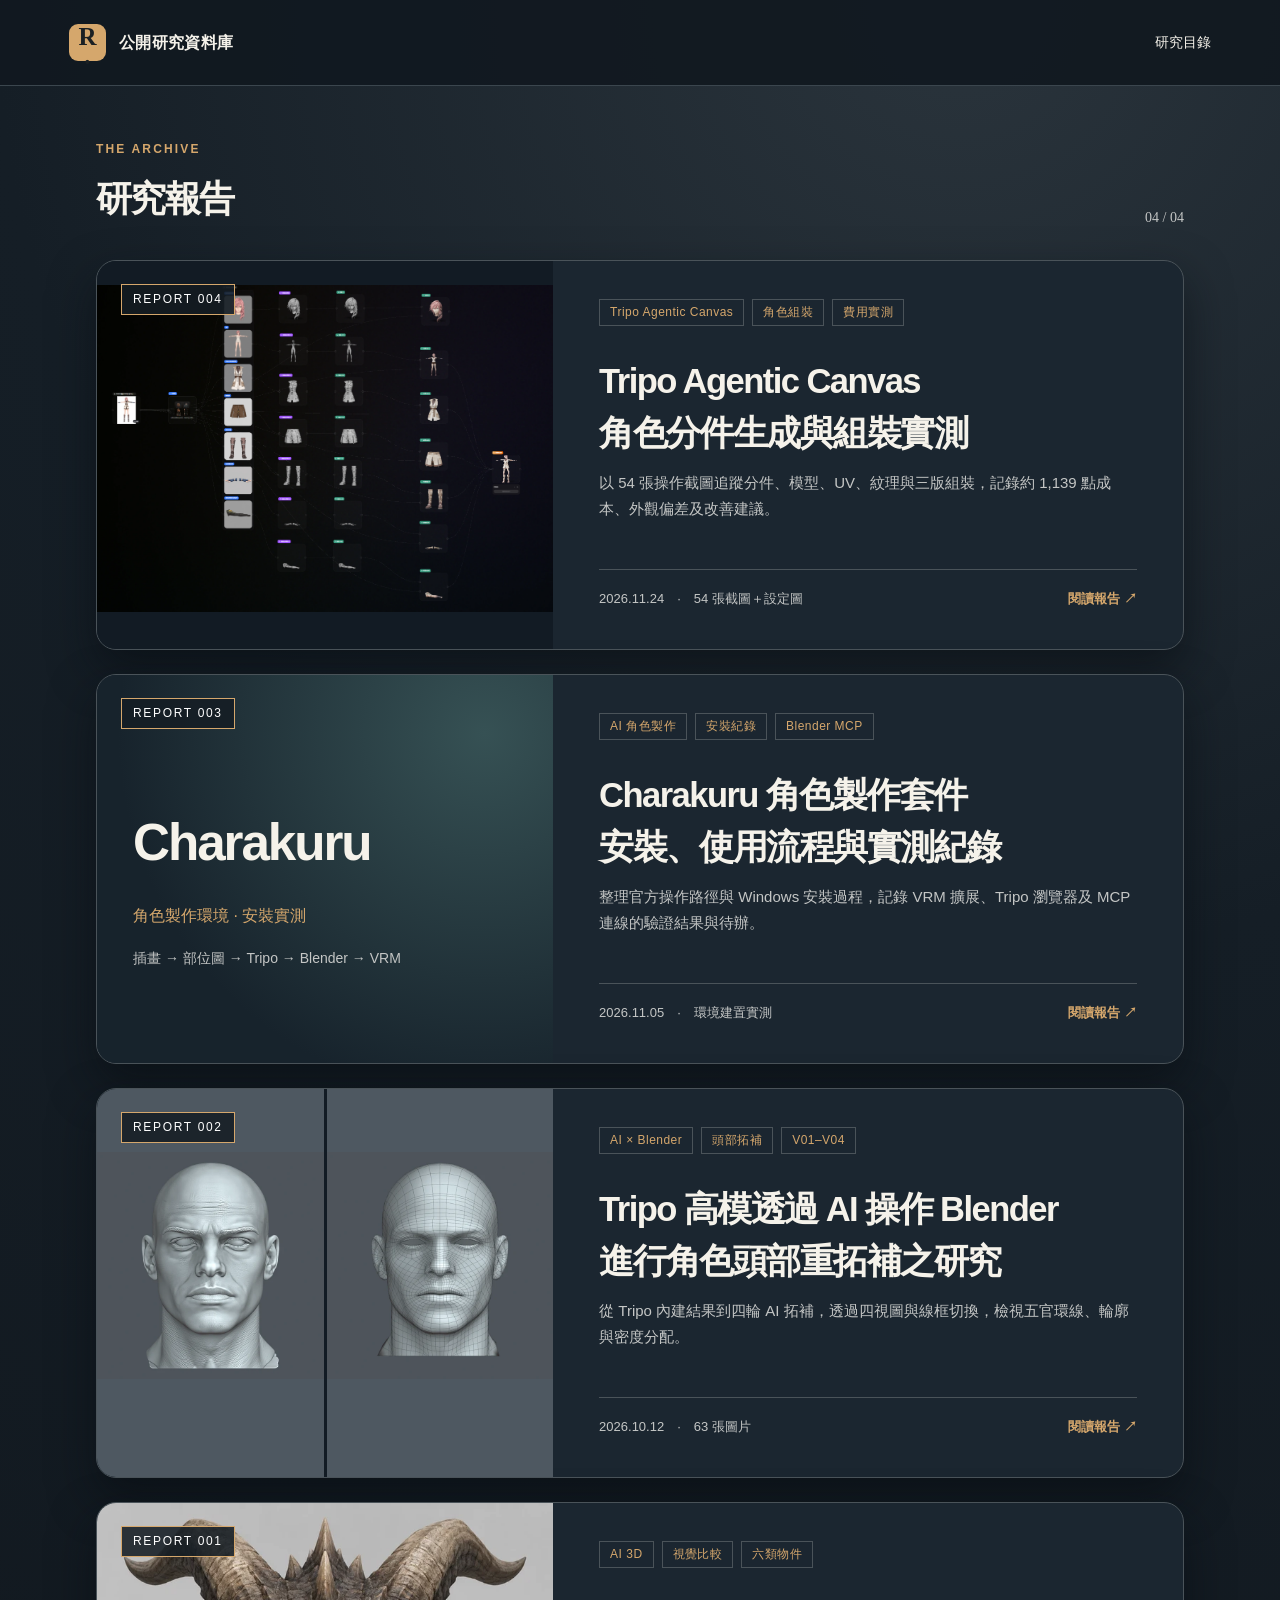
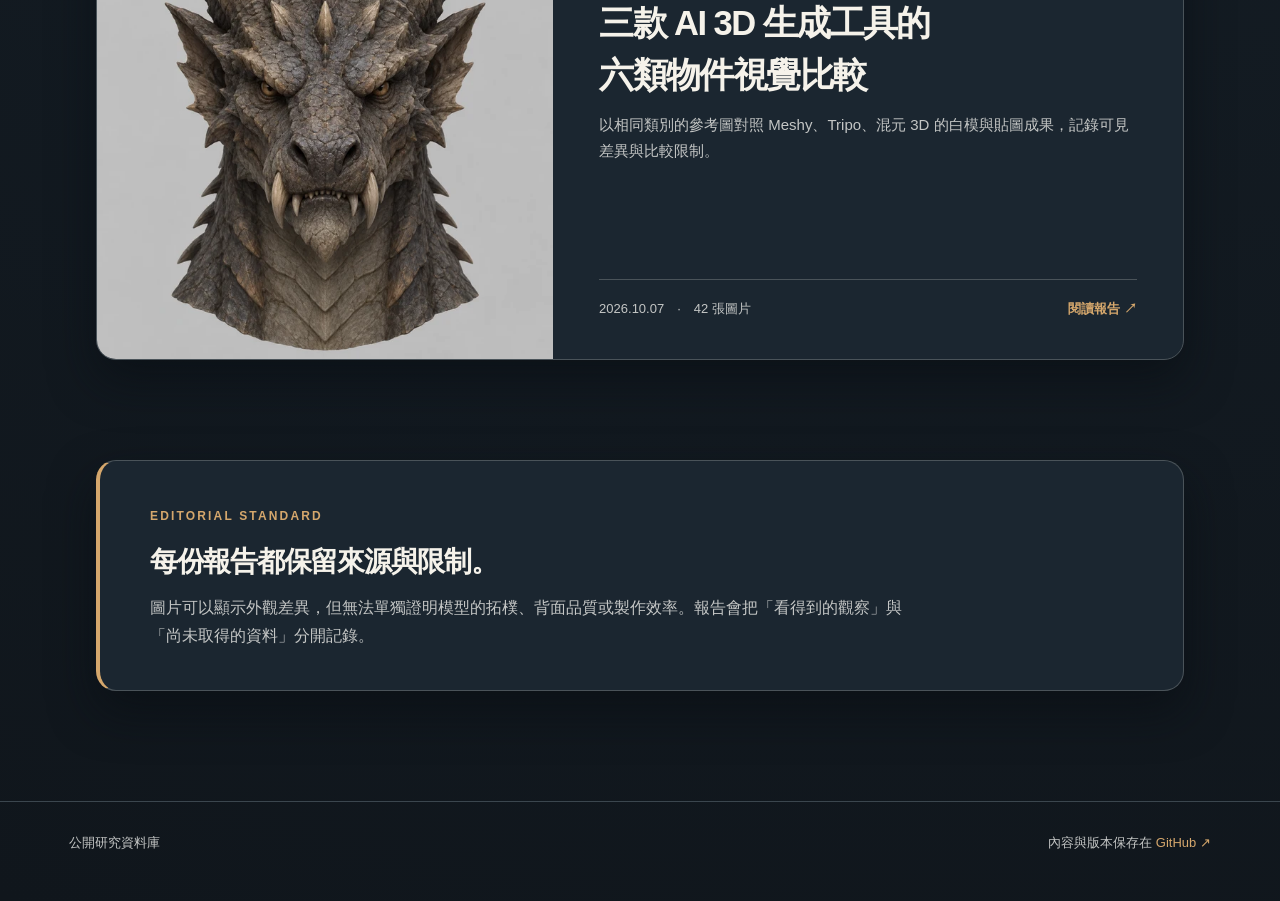
==== commit 7f9d80fd: "Add blank canvas screenshot beside prompt input" ====
--- a/index.html
+++ b/index.html
@@ -22,7 +22,7 @@
       <div class="section-heading"><div><span class="overline">THE ARCHIVE</span><h1 id="reports-title">研究報告</h1></div><span class="listing-count">04 / 04</span></div>
       <a class="report-card" href="reports/tripo-agentic-canvas-character.html">
         <div class="report-cover"><img decoding="async" src="assets/tripo-agentic-canvas/fig41_generation_assembly_graph.png" alt="Tripo 角色分件生成與組裝的完整流程節點圖" style="object-fit:contain"><span class="cover-index">REPORT 004</span></div>
-        <div class="report-card-body"><div class="tag-row"><span class="tag">Tripo Agentic Canvas</span><span class="tag">角色組裝</span><span class="tag">費用實測</span></div><h3>Tripo Agentic Canvas<br>角色分件生成與組裝實測</h3><p>以 53 張操作截圖追蹤分件、模型、UV、紋理與三版組裝，記錄約 1,139 點成本、外觀偏差及改善建議。</p><div class="card-footer"><span>2026.11.24　·　53 張截圖＋設定圖</span><span class="read-link">閱讀報告 ↗</span></div></div>
+        <div class="report-card-body"><div class="tag-row"><span class="tag">Tripo Agentic Canvas</span><span class="tag">角色組裝</span><span class="tag">費用實測</span></div><h3>Tripo Agentic Canvas<br>角色分件生成與組裝實測</h3><p>以 54 張操作截圖追蹤分件、模型、UV、紋理與三版組裝，記錄約 1,139 點成本、外觀偏差及改善建議。</p><div class="card-footer"><span>2026.11.24　·　54 張截圖＋設定圖</span><span class="read-link">閱讀報告 ↗</span></div></div>
       </a>
       <a class="report-card" href="reports/charakuru-installation-workflow.html">
         <div class="report-cover charakuru-cover"><span class="cover-index">REPORT 003</span><strong>Charakuru</strong><span class="cover-subtitle">角色製作環境 · 安裝實測</span><span class="cover-flow">插畫 → 部位圖 → Tripo → Blender → VRM</span></div>
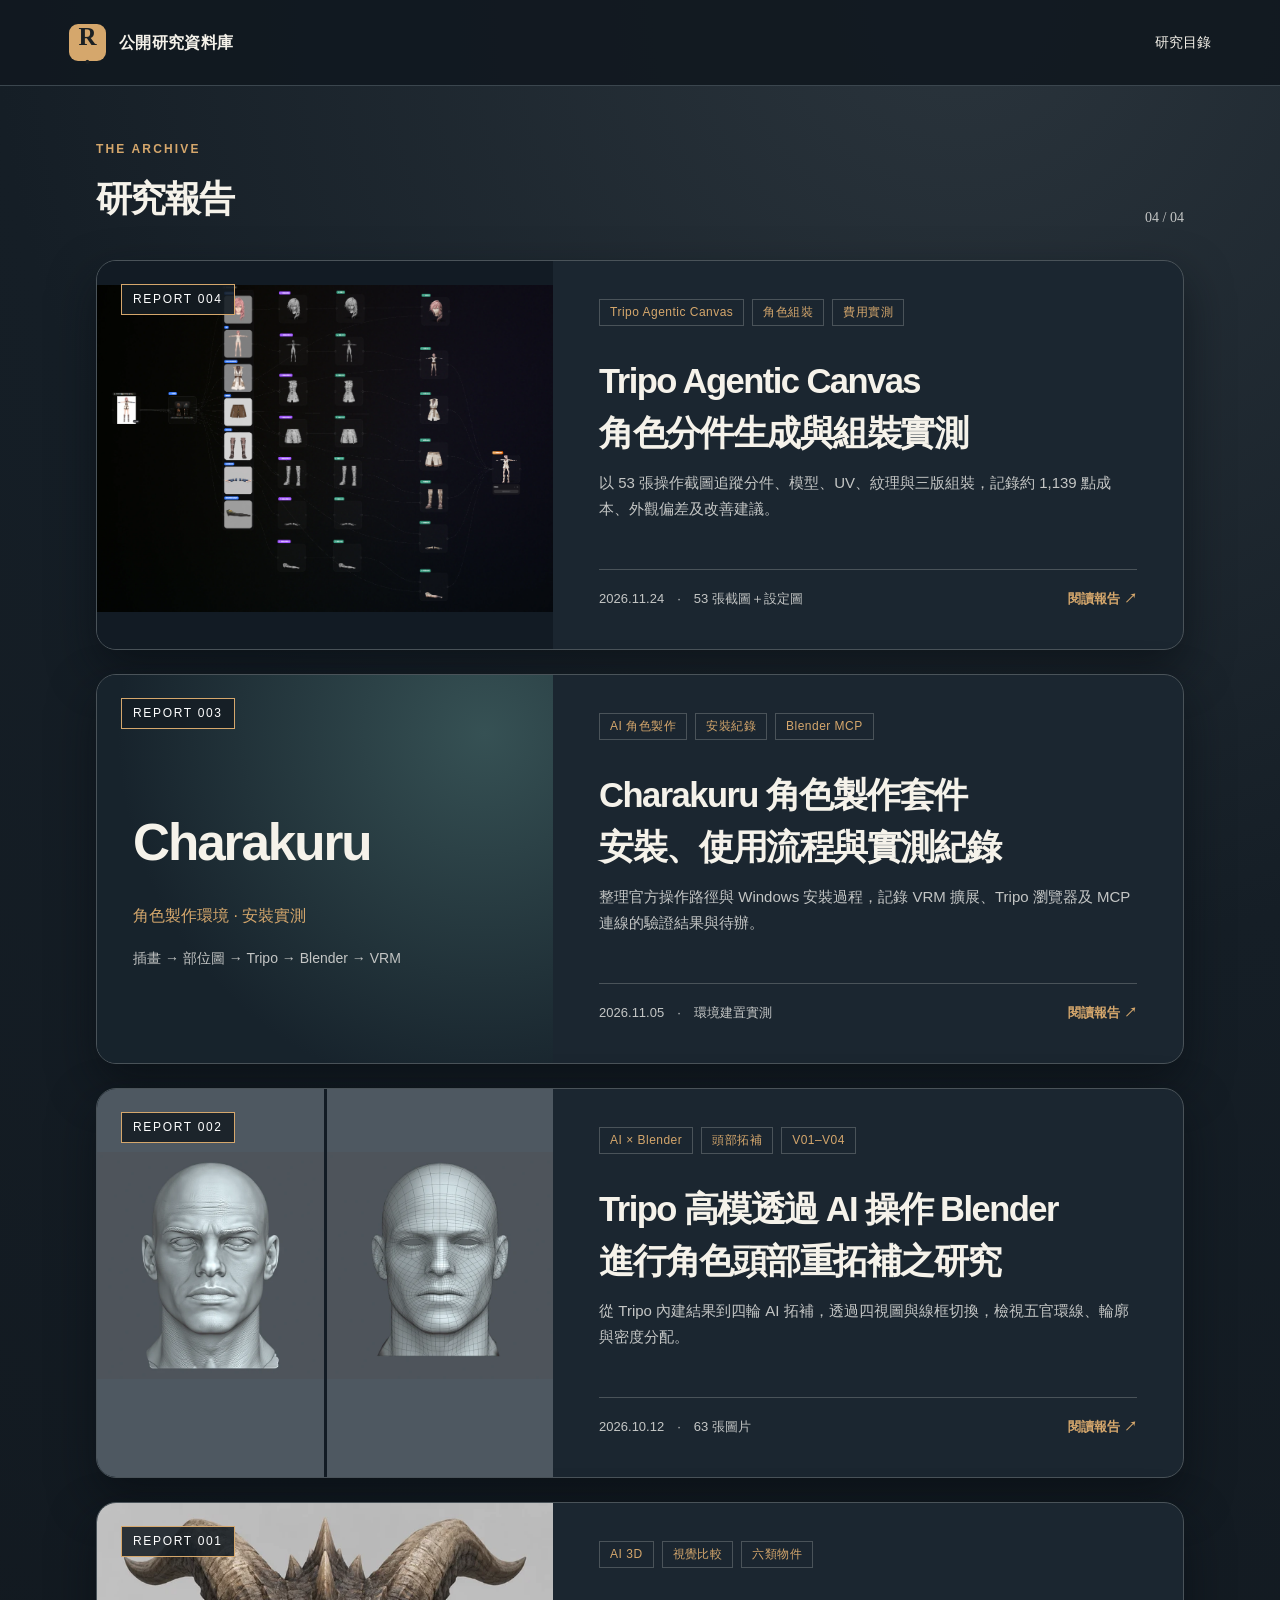
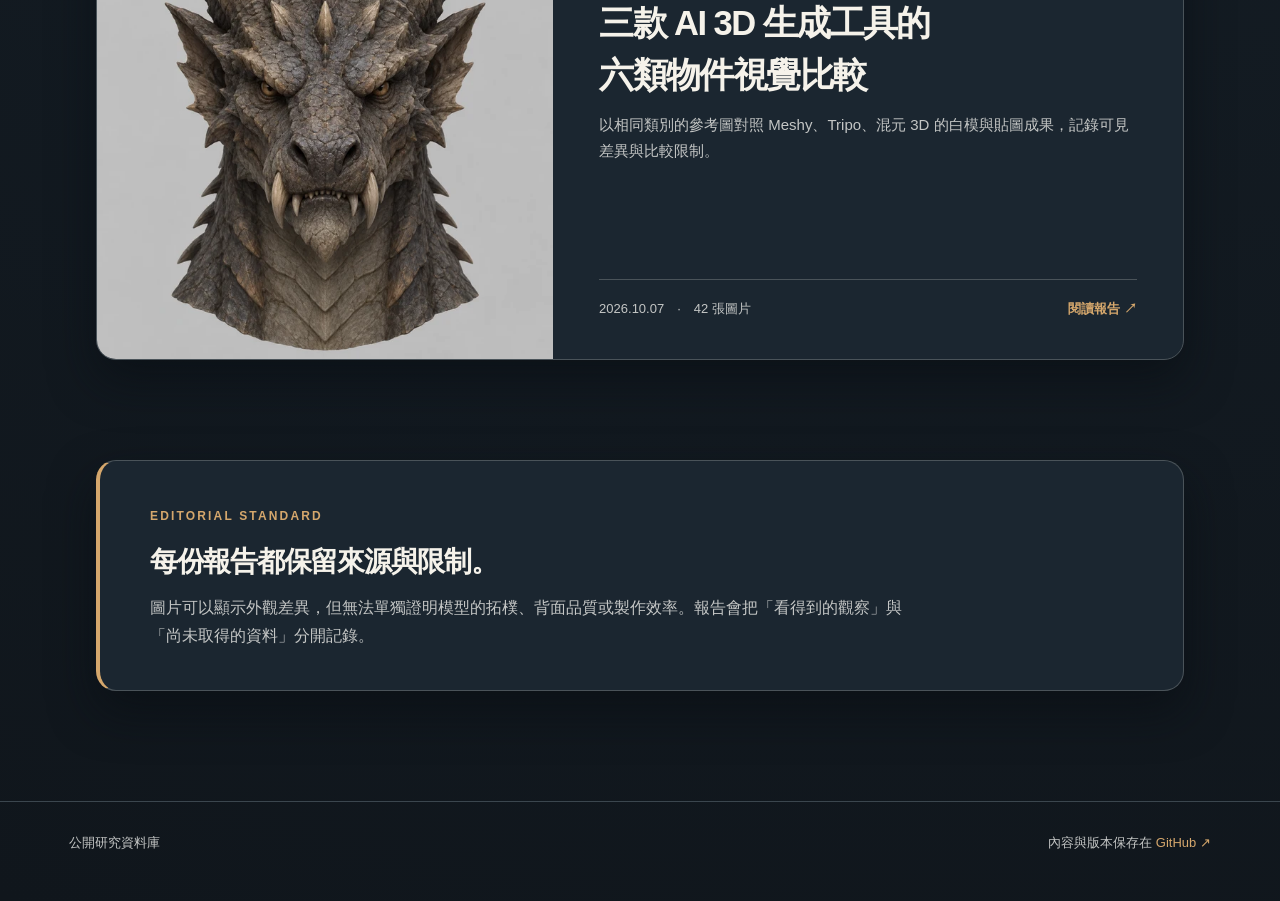
==== commit cdeb3308: "Remove E05 from the character workflow report" ====
--- a/index.html
+++ b/index.html
@@ -22,7 +22,7 @@
       <div class="section-heading"><div><span class="overline">THE ARCHIVE</span><h1 id="reports-title">研究報告</h1></div><span class="listing-count">04 / 04</span></div>
       <a class="report-card" href="reports/tripo-agentic-canvas-character.html">
         <div class="report-cover"><img decoding="async" src="assets/tripo-agentic-canvas/fig41_generation_assembly_graph.png" alt="Tripo 角色分件生成與組裝的完整流程節點圖" style="object-fit:contain"><span class="cover-index">REPORT 004</span></div>
-        <div class="report-card-body"><div class="tag-row"><span class="tag">Tripo Agentic Canvas</span><span class="tag">角色組裝</span><span class="tag">費用實測</span></div><h3>Tripo Agentic Canvas<br>角色分件生成與組裝實測</h3><p>以 54 張操作截圖追蹤分件、模型、UV、紋理與三版組裝，記錄約 1,139 點成本、外觀偏差及改善建議。</p><div class="card-footer"><span>2026.11.24　·　54 張截圖＋設定圖</span><span class="read-link">閱讀報告 ↗</span></div></div>
+        <div class="report-card-body"><div class="tag-row"><span class="tag">Tripo Agentic Canvas</span><span class="tag">角色組裝</span><span class="tag">費用實測</span></div><h3>Tripo Agentic Canvas<br>角色分件生成與組裝實測</h3><p>以 53 張操作截圖追蹤分件、模型、UV、紋理與三版組裝，記錄約 1,139 點成本、外觀偏差及改善建議。</p><div class="card-footer"><span>2026.11.24　·　53 張截圖＋設定圖</span><span class="read-link">閱讀報告 ↗</span></div></div>
       </a>
       <a class="report-card" href="reports/charakuru-installation-workflow.html">
         <div class="report-cover charakuru-cover"><span class="cover-index">REPORT 003</span><strong>Charakuru</strong><span class="cover-subtitle">角色製作環境 · 安裝實測</span><span class="cover-flow">插畫 → 部位圖 → Tripo → Blender → VRM</span></div>
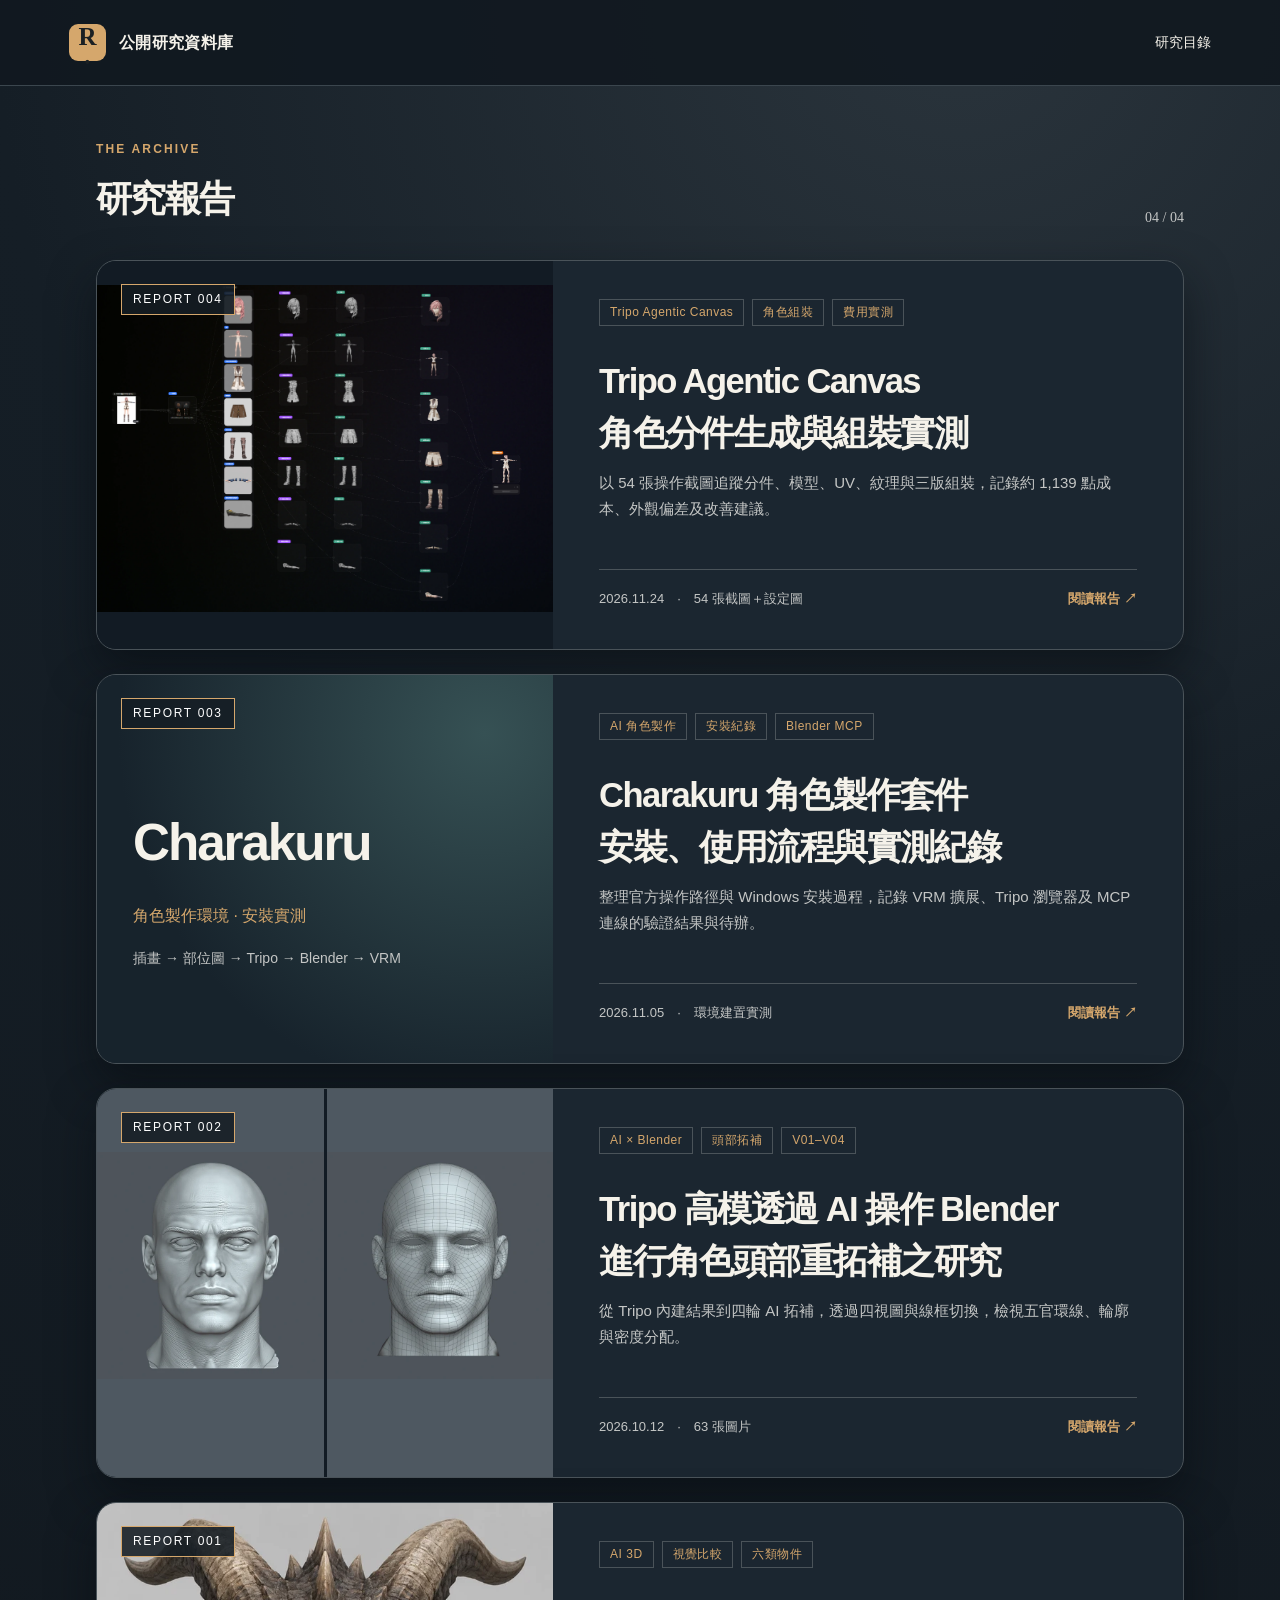
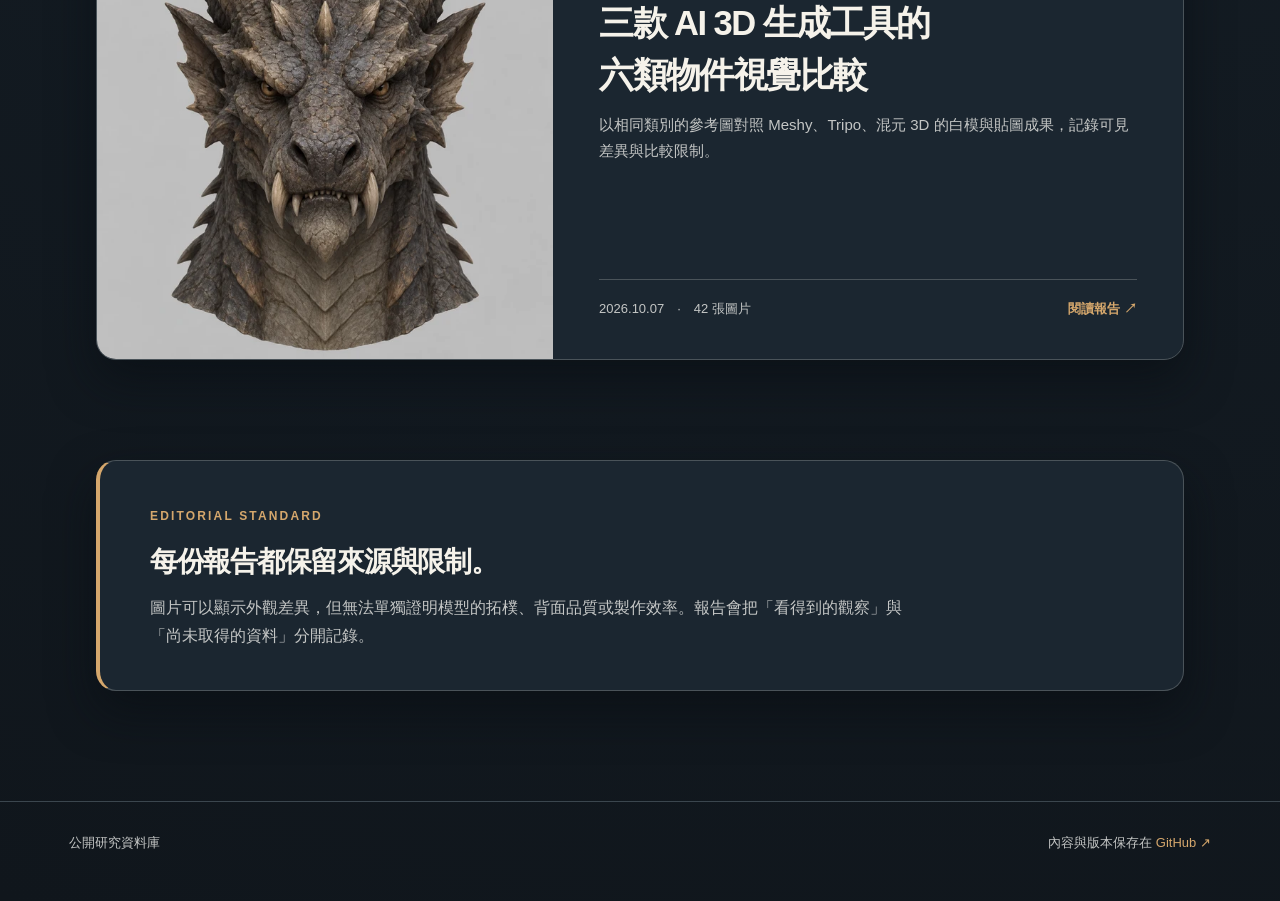
==== commit 214c848e: "Add texture overview and move Lab handoff to assembly" ====
--- a/index.html
+++ b/index.html
@@ -22,7 +22,7 @@
       <div class="section-heading"><div><span class="overline">THE ARCHIVE</span><h1 id="reports-title">研究報告</h1></div><span class="listing-count">04 / 04</span></div>
       <a class="report-card" href="reports/tripo-agentic-canvas-character.html">
         <div class="report-cover"><img decoding="async" src="assets/tripo-agentic-canvas/fig41_generation_assembly_graph.png" alt="Tripo 角色分件生成與組裝的完整流程節點圖" style="object-fit:contain"><span class="cover-index">REPORT 004</span></div>
-        <div class="report-card-body"><div class="tag-row"><span class="tag">Tripo Agentic Canvas</span><span class="tag">角色組裝</span><span class="tag">費用實測</span></div><h3>Tripo Agentic Canvas<br>角色分件生成與組裝實測</h3><p>以 53 張操作截圖追蹤分件、模型、UV、紋理與三版組裝，記錄約 1,139 點成本、外觀偏差及改善建議。</p><div class="card-footer"><span>2026.11.24　·　53 張截圖＋設定圖</span><span class="read-link">閱讀報告 ↗</span></div></div>
+        <div class="report-card-body"><div class="tag-row"><span class="tag">Tripo Agentic Canvas</span><span class="tag">角色組裝</span><span class="tag">費用實測</span></div><h3>Tripo Agentic Canvas<br>角色分件生成與組裝實測</h3><p>以 54 張操作截圖追蹤分件、模型、UV、紋理與三版組裝，記錄約 1,139 點成本、外觀偏差及改善建議。</p><div class="card-footer"><span>2026.11.24　·　54 張截圖＋設定圖</span><span class="read-link">閱讀報告 ↗</span></div></div>
       </a>
       <a class="report-card" href="reports/charakuru-installation-workflow.html">
         <div class="report-cover charakuru-cover"><span class="cover-index">REPORT 003</span><strong>Charakuru</strong><span class="cover-subtitle">角色製作環境 · 安裝實測</span><span class="cover-flow">插畫 → 部位圖 → Tripo → Blender → VRM</span></div>
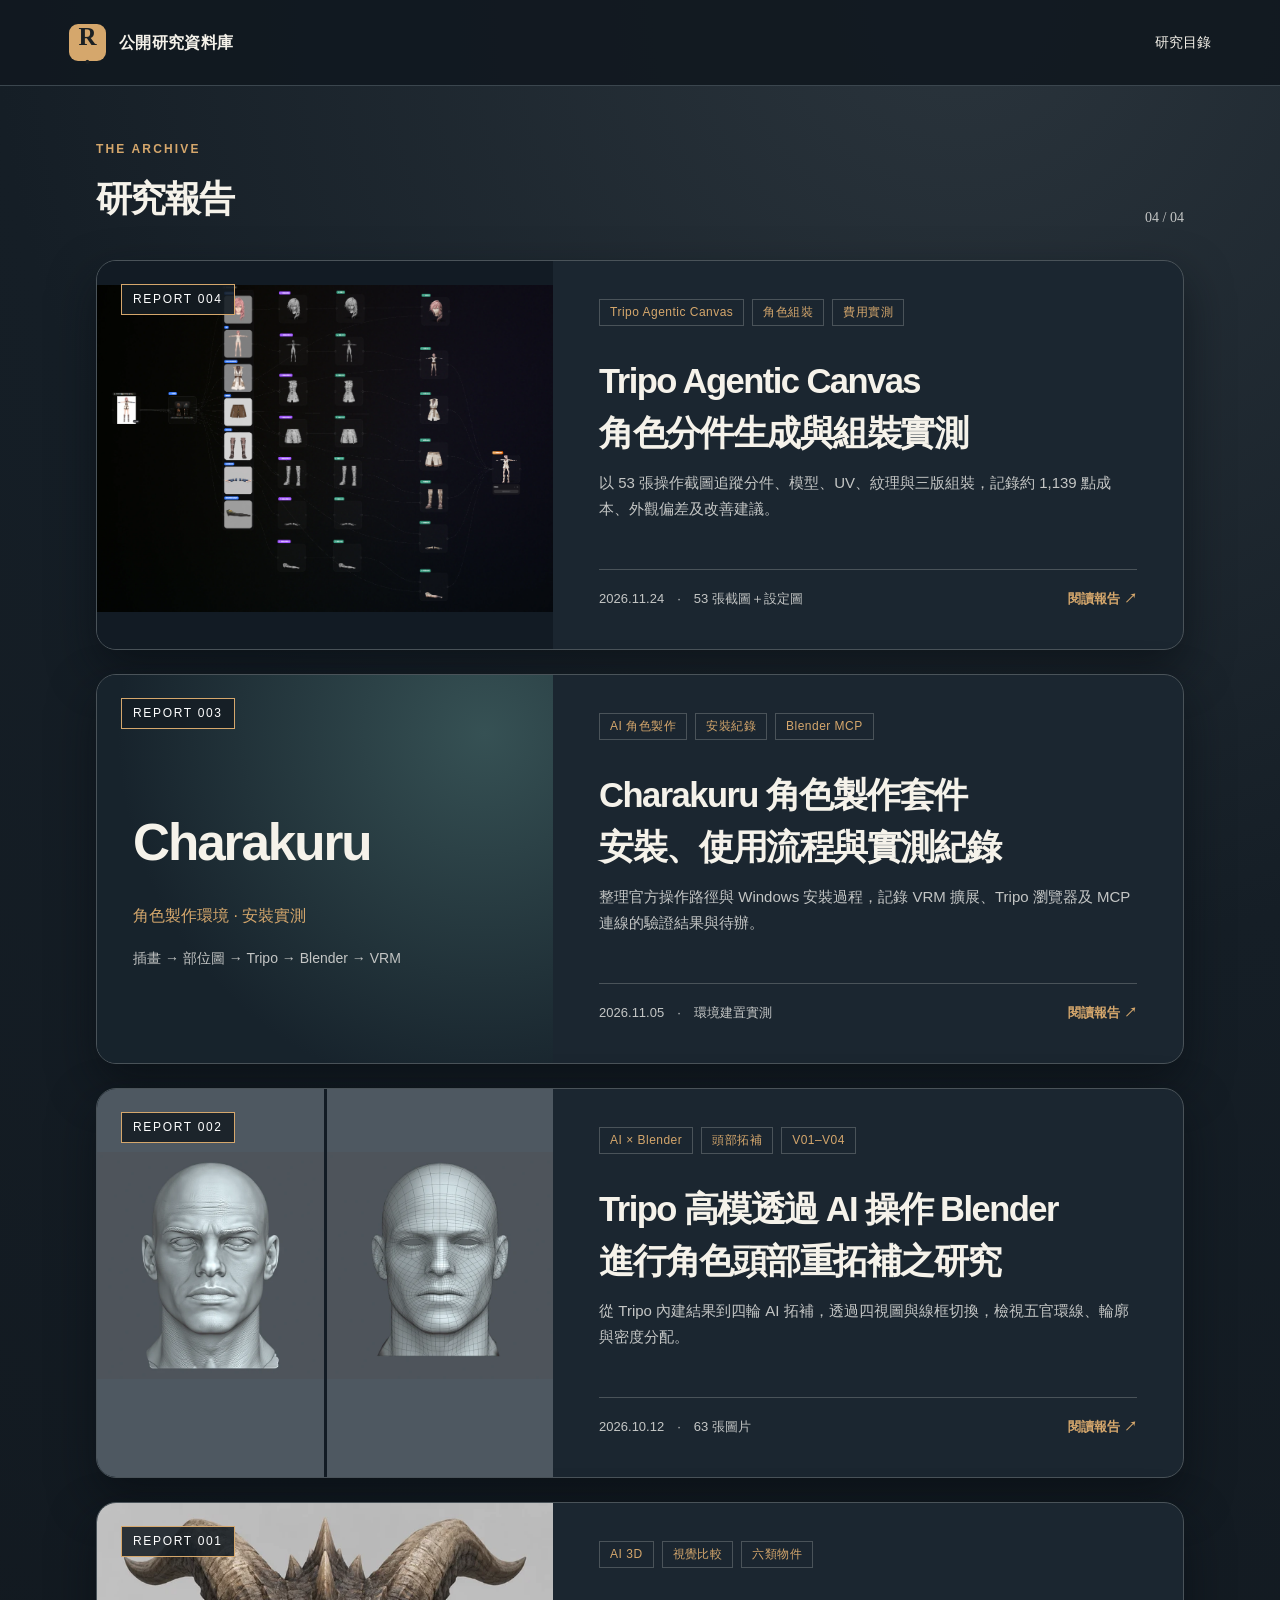
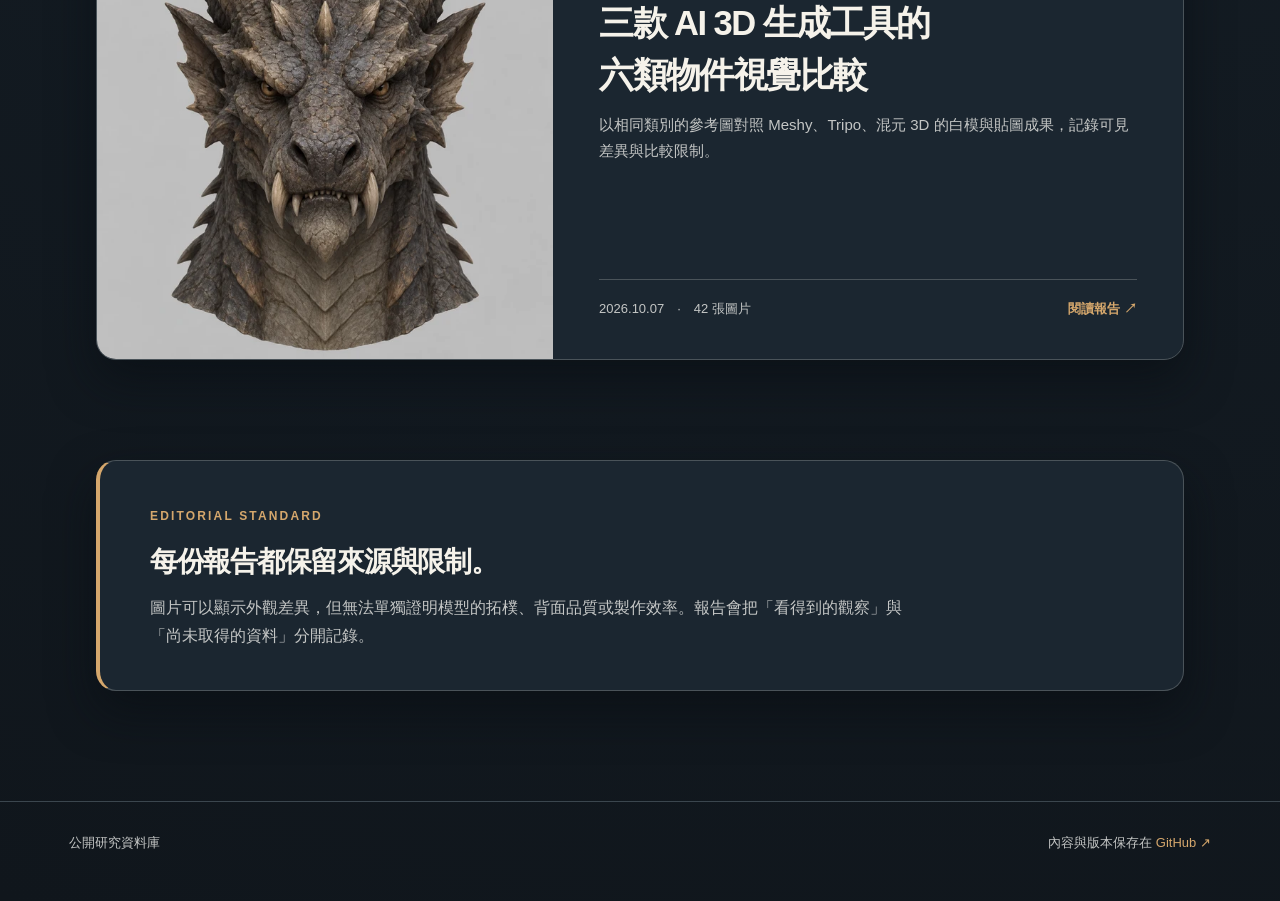
==== commit 0f832524: "Remove E35 from the character workflow report" ====
--- a/index.html
+++ b/index.html
@@ -22,7 +22,7 @@
       <div class="section-heading"><div><span class="overline">THE ARCHIVE</span><h1 id="reports-title">研究報告</h1></div><span class="listing-count">04 / 04</span></div>
       <a class="report-card" href="reports/tripo-agentic-canvas-character.html">
         <div class="report-cover"><img decoding="async" src="assets/tripo-agentic-canvas/fig41_generation_assembly_graph.png" alt="Tripo 角色分件生成與組裝的完整流程節點圖" style="object-fit:contain"><span class="cover-index">REPORT 004</span></div>
-        <div class="report-card-body"><div class="tag-row"><span class="tag">Tripo Agentic Canvas</span><span class="tag">角色組裝</span><span class="tag">費用實測</span></div><h3>Tripo Agentic Canvas<br>角色分件生成與組裝實測</h3><p>以 54 張操作截圖追蹤分件、模型、UV、紋理與三版組裝，記錄約 1,139 點成本、外觀偏差及改善建議。</p><div class="card-footer"><span>2026.11.24　·　54 張截圖＋設定圖</span><span class="read-link">閱讀報告 ↗</span></div></div>
+        <div class="report-card-body"><div class="tag-row"><span class="tag">Tripo Agentic Canvas</span><span class="tag">角色組裝</span><span class="tag">費用實測</span></div><h3>Tripo Agentic Canvas<br>角色分件生成與組裝實測</h3><p>以 53 張操作截圖追蹤分件、模型、UV、紋理與三版組裝，記錄約 1,139 點成本、外觀偏差及改善建議。</p><div class="card-footer"><span>2026.11.24　·　53 張截圖＋設定圖</span><span class="read-link">閱讀報告 ↗</span></div></div>
       </a>
       <a class="report-card" href="reports/charakuru-installation-workflow.html">
         <div class="report-cover charakuru-cover"><span class="cover-index">REPORT 003</span><strong>Charakuru</strong><span class="cover-subtitle">角色製作環境 · 安裝實測</span><span class="cover-flow">插畫 → 部位圖 → Tripo → Blender → VRM</span></div>
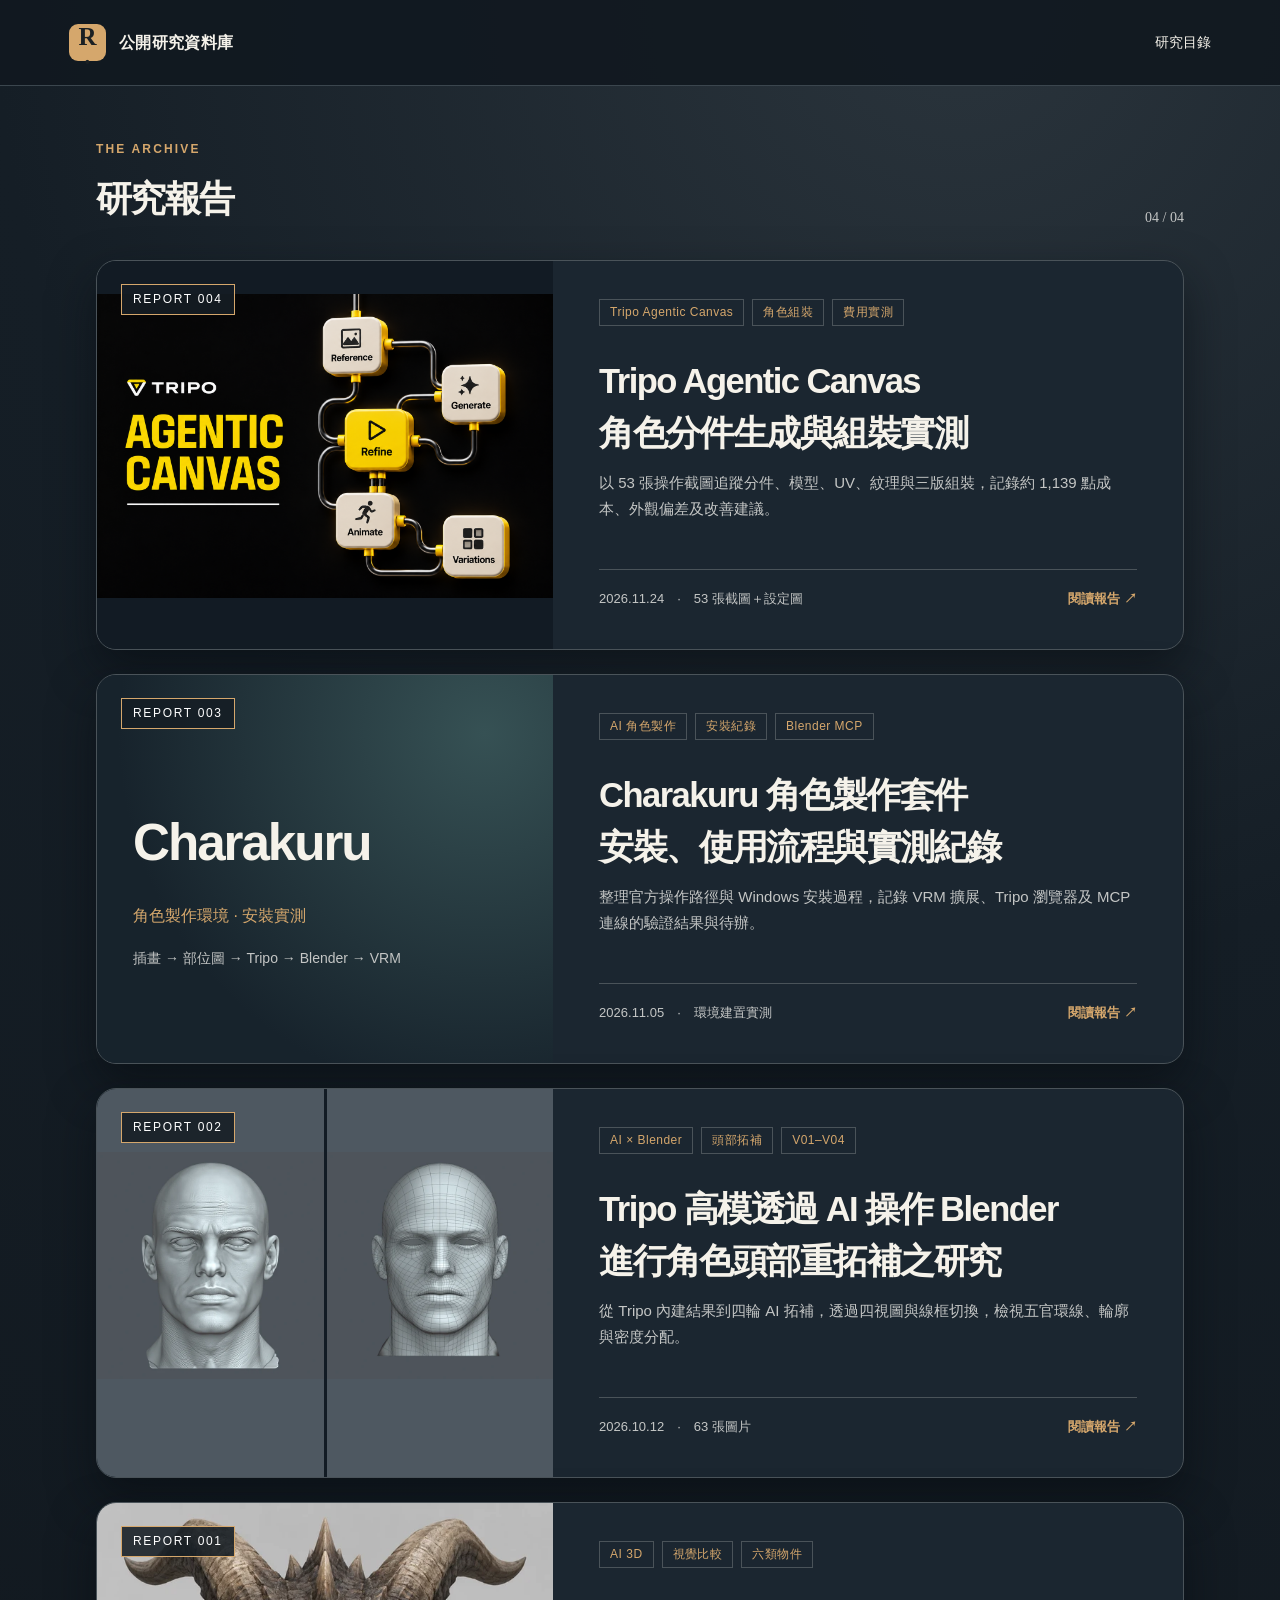
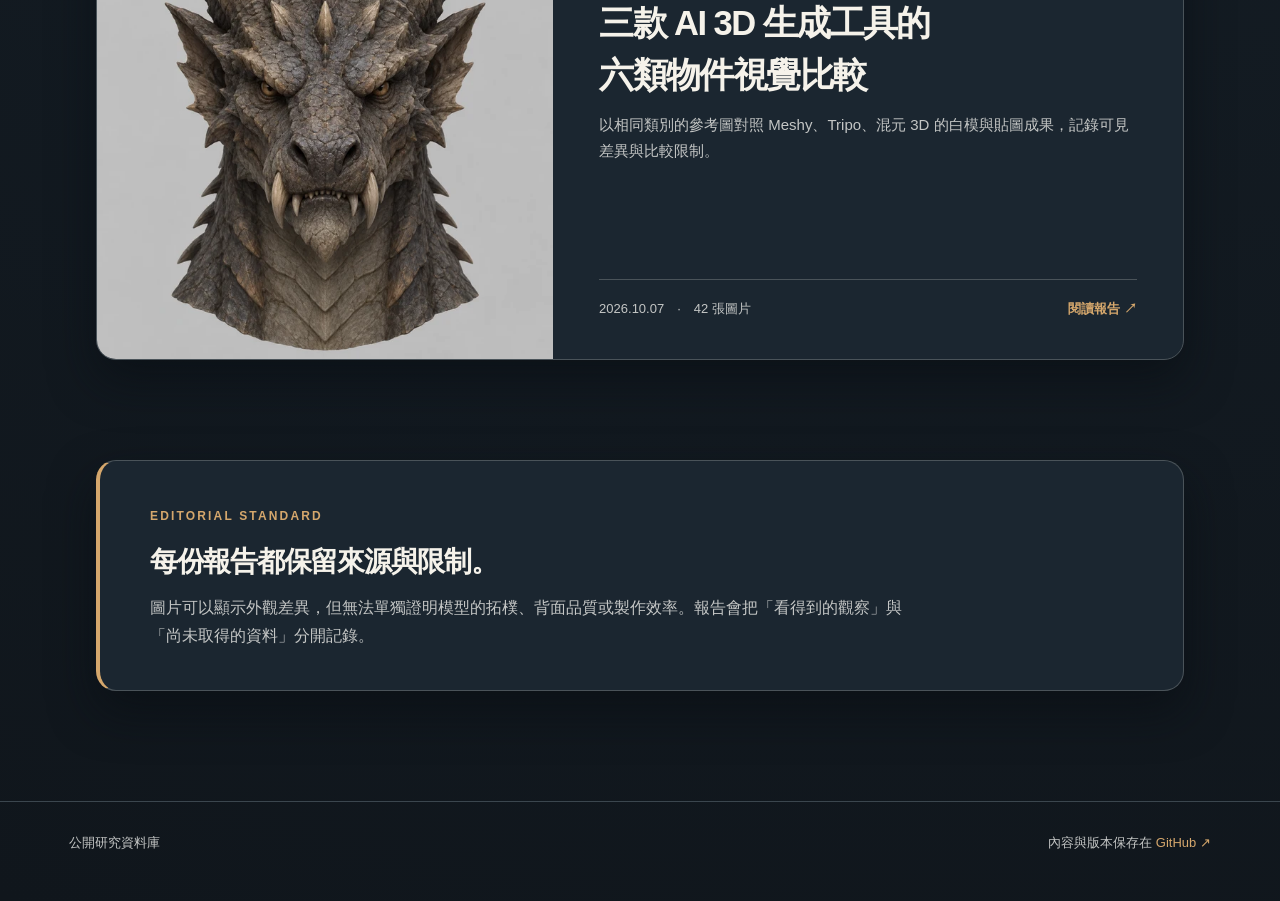
==== commit 3610a141: "Use redrawn Agentic Canvas directory cover" ====
--- a/index.html
+++ b/index.html
@@ -21,7 +21,7 @@
     <section class="listing" aria-labelledby="reports-title">
       <div class="section-heading"><div><span class="overline">THE ARCHIVE</span><h1 id="reports-title">研究報告</h1></div><span class="listing-count">04 / 04</span></div>
       <a class="report-card" href="reports/tripo-agentic-canvas-character.html">
-        <div class="report-cover"><img decoding="async" src="assets/tripo-agentic-canvas/fig41_generation_assembly_graph.png" alt="Tripo 角色分件生成與組裝的完整流程節點圖" style="object-fit:contain"><span class="cover-index">REPORT 004</span></div>
+        <div class="report-cover"><img decoding="async" src="assets/tripo-agentic-canvas/agentic-canvas-directory-redrawn.png" alt="Tripo Agentic Canvas 功能節點示意封面，依參考圖以 AI 重繪" style="object-fit:contain"><span class="cover-index">REPORT 004</span></div>
         <div class="report-card-body"><div class="tag-row"><span class="tag">Tripo Agentic Canvas</span><span class="tag">角色組裝</span><span class="tag">費用實測</span></div><h3>Tripo Agentic Canvas<br>角色分件生成與組裝實測</h3><p>以 53 張操作截圖追蹤分件、模型、UV、紋理與三版組裝，記錄約 1,139 點成本、外觀偏差及改善建議。</p><div class="card-footer"><span>2026.11.24　·　53 張截圖＋設定圖</span><span class="read-link">閱讀報告 ↗</span></div></div>
       </a>
       <a class="report-card" href="reports/charakuru-installation-workflow.html">
